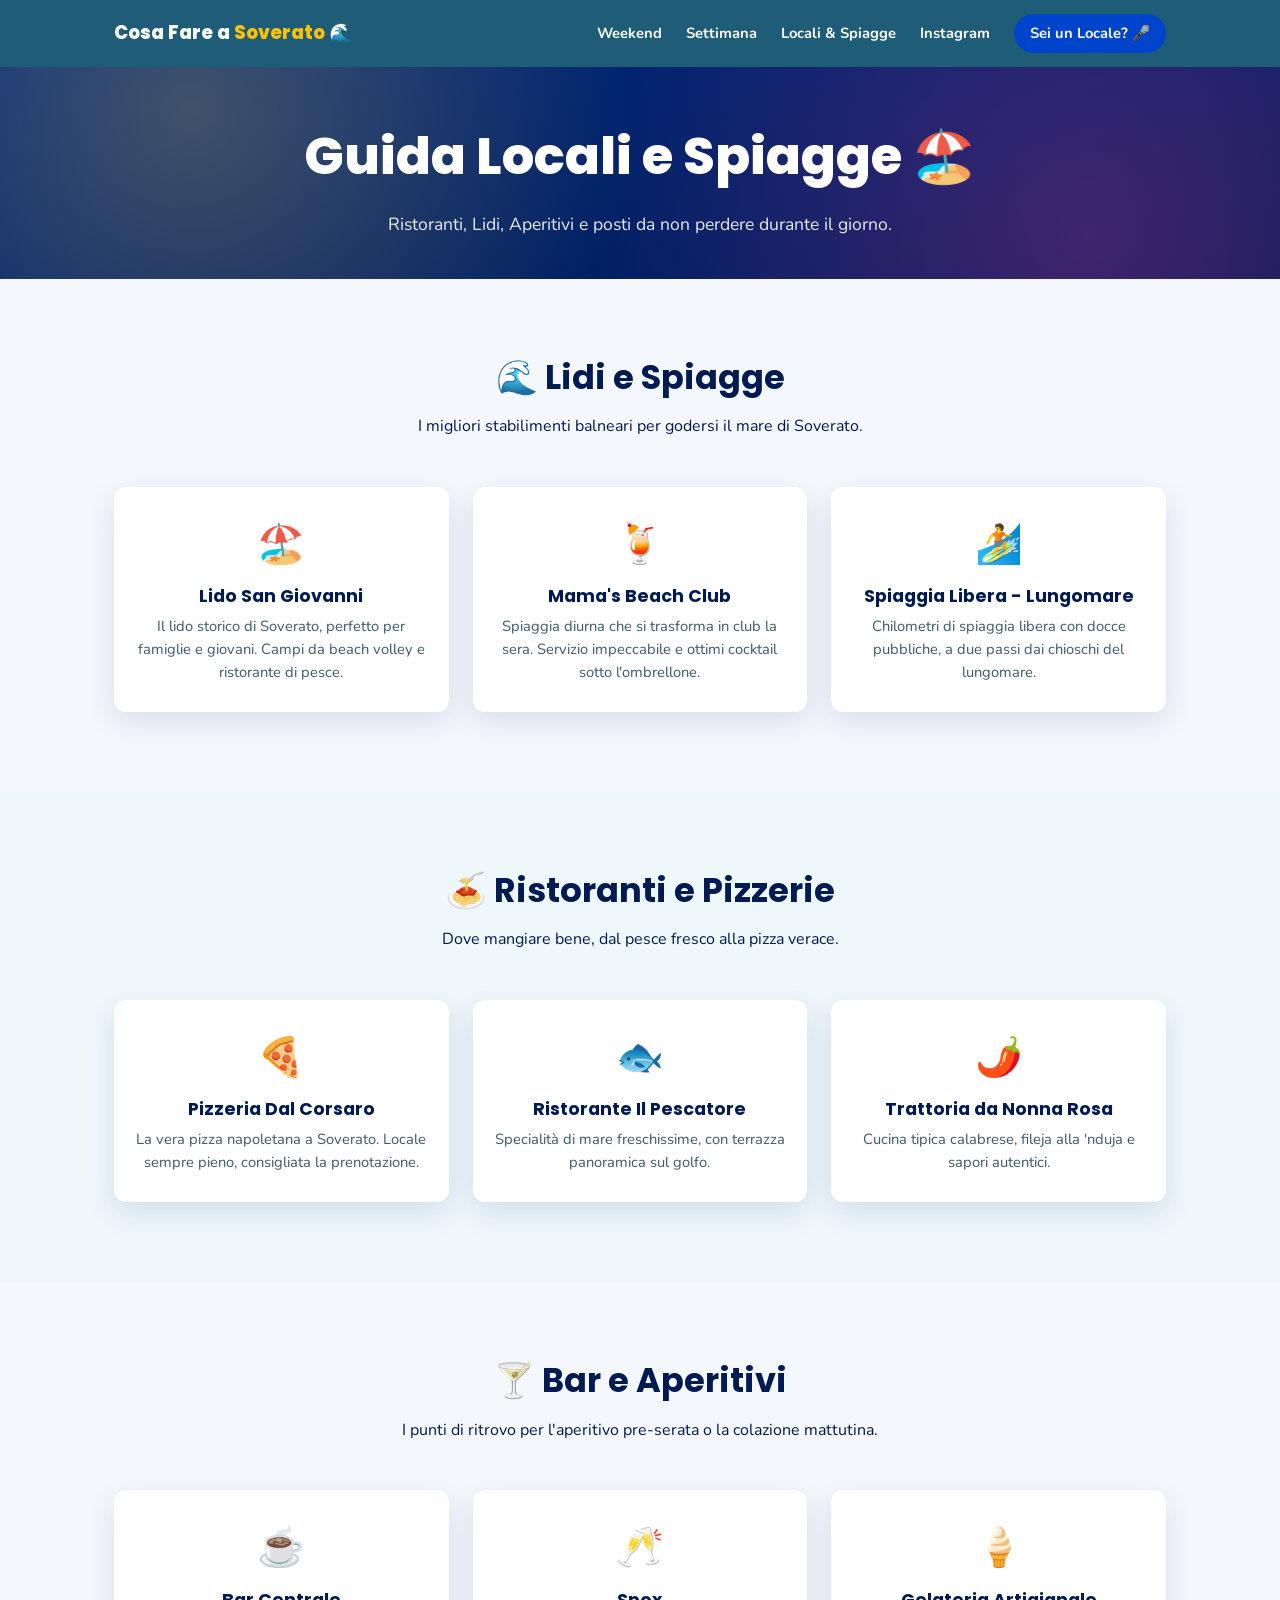
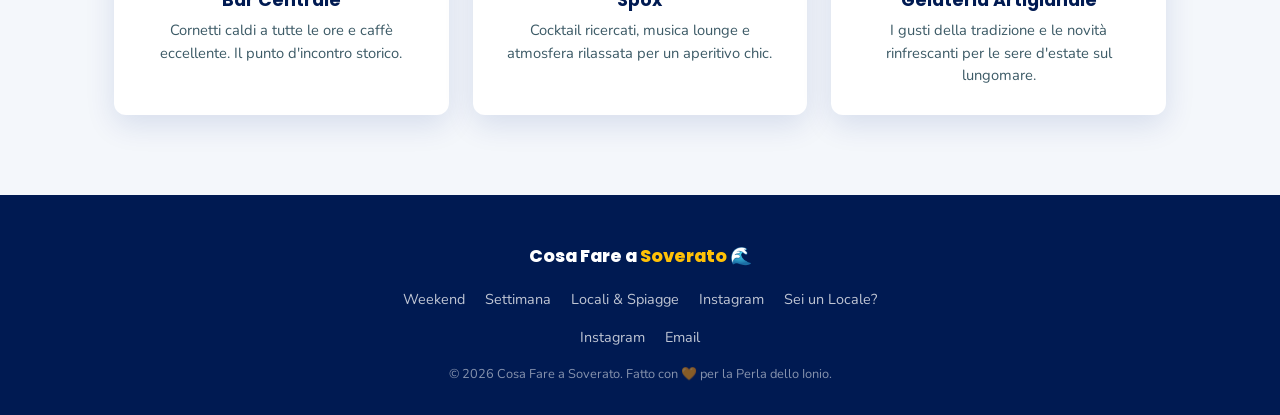
==== guida.html @ c5982ad1 "test" ====
<!DOCTYPE html>
<html lang="it">
<head>
<meta charset="UTF-8">
<meta name="viewport" content="width=device-width, initial-scale=1.0">
<title>Locali e Spiagge | Cosa Fare a Soverato</title>
<meta name="description" content="Guida a ristoranti, lidi, bar e spiagge di Soverato.">
<meta name="robots" content="index, follow">
<link rel="canonical" href="https://www.cosafareasoverato.it/guida.html">

<meta name="theme-color" content="#0B4F6C">
<link rel="icon" type="image/svg+xml" href="images/favicon.svg">

<link rel="preconnect" href="https://fonts.googleapis.com">
<link rel="preconnect" href="https://fonts.gstatic.com" crossorigin>
<link href="https://fonts.googleapis.com/css2?family=Poppins:wght@700;800;900&family=Nunito:wght@400;600;700&display=swap" rel="stylesheet">

<link rel="stylesheet" href="css/style.css">
</head>
<body>

<!-- ============ HEADER / NAV ============ -->
<header class="site-header">
  <div class="container nav-wrap">
    <a href="index.html" class="logo">Cosa Fare a <span>Soverato</span> 🌊</a>
    <button class="nav-toggle" id="navToggle" aria-label="Apri menu" aria-expanded="false">
      <span></span><span></span><span></span>
    </button>
    <nav class="main-nav" id="mainNav">
      <a href="index.html#weekend">Weekend</a>
      <a href="index.html#settimana">Settimana</a>
      <a href="guida.html">Locali & Spiagge</a>
      <a href="index.html#instagram">Instagram</a>
      <a href="index.html#locali" class="nav-cta">Sei un Locale? 🎤</a>
    </nav>
  </div>
</header>

<!-- ============ HERO ============ -->
<section class="hero" style="padding: 60px 0 40px;">
  <div class="container hero-inner">
    <h1>Guida Locali e Spiagge 🏖️</h1>
    <p class="hero-sub" style="margin-bottom:0;">Ristoranti, Lidi, Aperitivi e posti da non perdere durante il giorno.</p>
  </div>
</section>

<!-- ============ LIDI E SPIAGGE ============ -->
<section class="section" id="lidi">
  <div class="container">
    <div class="section-head">
      <h2>🌊 Lidi e Spiagge</h2>
      <p>I migliori stabilimenti balneari per godersi il mare di Soverato.</p>
    </div>

    <div class="activity-grid">
      <article class="activity-card reveal">
        <div class="activity-emoji">🏖️</div>
        <h3>Lido San Giovanni</h3>
        <p>Il lido storico di Soverato, perfetto per famiglie e giovani. Campi da beach volley e ristorante di pesce.</p>
      </article>
      <article class="activity-card reveal">
        <div class="activity-emoji">🍹</div>
        <h3>Mama's Beach Club</h3>
        <p>Spiaggia diurna che si trasforma in club la sera. Servizio impeccabile e ottimi cocktail sotto l'ombrellone.</p>
      </article>
      <article class="activity-card reveal">
        <div class="activity-emoji">🏄</div>
        <h3>Spiaggia Libera - Lungomare</h3>
        <p>Chilometri di spiaggia libera con docce pubbliche, a due passi dai chioschi del lungomare.</p>
      </article>
    </div>
  </div>
</section>

<!-- ============ RISTORANTI E PIZZERIE ============ -->
<section class="section section-alt" id="ristoranti">
  <div class="container">
    <div class="section-head">
      <h2>🍝 Ristoranti e Pizzerie</h2>
      <p>Dove mangiare bene, dal pesce fresco alla pizza verace.</p>
    </div>

    <div class="activity-grid">
      <article class="activity-card reveal">
        <div class="activity-emoji">🍕</div>
        <h3>Pizzeria Dal Corsaro</h3>
        <p>La vera pizza napoletana a Soverato. Locale sempre pieno, consigliata la prenotazione.</p>
      </article>
      <article class="activity-card reveal">
        <div class="activity-emoji">🐟</div>
        <h3>Ristorante Il Pescatore</h3>
        <p>Specialità di mare freschissime, con terrazza panoramica sul golfo.</p>
      </article>
      <article class="activity-card reveal">
        <div class="activity-emoji">🌶️</div>
        <h3>Trattoria da Nonna Rosa</h3>
        <p>Cucina tipica calabrese, fileja alla 'nduja e sapori autentici.</p>
      </article>
    </div>
  </div>
</section>

<!-- ============ BAR E APERITIVI ============ -->
<section class="section" id="bar">
  <div class="container">
    <div class="section-head">
      <h2>🍸 Bar e Aperitivi</h2>
      <p>I punti di ritrovo per l'aperitivo pre-serata o la colazione mattutina.</p>
    </div>

    <div class="activity-grid">
      <article class="activity-card reveal">
        <div class="activity-emoji">☕</div>
        <h3>Bar Centrale</h3>
        <p>Cornetti caldi a tutte le ore e caffè eccellente. Il punto d'incontro storico.</p>
      </article>
      <article class="activity-card reveal">
        <div class="activity-emoji">🥂</div>
        <h3>Spox</h3>
        <p>Cocktail ricercati, musica lounge e atmosfera rilassata per un aperitivo chic.</p>
      </article>
      <article class="activity-card reveal">
        <div class="activity-emoji">🍦</div>
        <h3>Gelateria Artigianale</h3>
        <p>I gusti della tradizione e le novità rinfrescanti per le sere d'estate sul lungomare.</p>
      </article>
    </div>
  </div>
</section>

<!-- ============ FOOTER ============ -->
<footer class="site-footer">
  <div class="container footer-inner">
    <p class="footer-logo">Cosa Fare a <span>Soverato</span> 🌊</p>
    <div class="footer-links">
      <a href="index.html#weekend">Weekend</a>
      <a href="index.html#settimana">Settimana</a>
      <a href="guida.html">Locali & Spiagge</a>
      <a href="index.html#instagram">Instagram</a>
      <a href="index.html#locali">Sei un Locale?</a>
    </div>
    <div class="footer-social">
      <a href="https://www.instagram.com/cosafareasoverato/" target="_blank" rel="noopener">Instagram</a>
      <a href="mailto:info@cosafareasoverato.it">Email</a>
    </div>
    <p class="footer-copy">© <span id="year"></span> Cosa Fare a Soverato. Fatto con 🧡 per la Perla dello Ionio.</p>
  </div>
</footer>

<script src="js/main.js"></script>
</body>
</html>
---- css/style.css ----
:root {
  --blue-deep: #002980; /* Main Flyer Navy */
  --blue-dark: #001A52; /* Darker shade for depth */
  --turquoise: #D1E6FA; /* Light blue from the Friday weather card */
  --coral: #0044CC; /* Vibrant blue for primary buttons */
  --yellow: #FFC107; /* From the sun icon */
  --pink: #002980; /* Overwritten to remove pink gradients */
  --light: #F4F7FB; /* Very light blue-grey for site background */
  --white: #FFFFFF;
  --text: #001A52; /* Dark navy text instead of dark grey */
  --radius: 12px; /* Slightly sharper corners to match the flyer's rectangular feel */
  --shadow: 0 10px 30px rgba(0, 41, 128, 0.12);
  --font-head: 'Poppins', sans-serif;
  --font-body: 'Nunito', sans-serif;
}

* { box-sizing: border-box; }

html { scroll-behavior: smooth; }

body {
  margin: 0;
  font-family: var(--font-body);
  color: var(--text);
  background: var(--light);
  line-height: 1.55;
}

h1, h2, h3 {
  font-family: var(--font-head);
  line-height: 1.15;
  margin: 0 0 .5em;
}

p { margin: 0 0 1em; }

a { color: inherit; text-decoration: none; }

.container {
  max-width: 1100px;
  margin: 0 auto;
  padding: 0 24px;
}

img { max-width: 100%; display: block; }

/* ---------- BUTTONS ---------- */
.btn {
  display: inline-block;
  padding: 14px 28px;
  border-radius: 999px;
  font-family: var(--font-head);
  font-weight: 700;
  font-size: .95rem;
  transition: transform .15s ease, box-shadow .15s ease;
}
.btn:hover { transform: translateY(-2px) scale(1.02); }
.btn-primary {
  /* Replaced the coral/pink gradient with a solid brand blue */
  background: var(--blue-deep);
  color: var(--white);
  box-shadow: 0 8px 20px rgba(0, 41, 128, .25);
}
.btn-outline {
  background: transparent;
  color: var(--white);
  border: 2px solid var(--white);
}

/* ---------- HEADER / NAV ---------- */
.site-header {
  position: sticky;
  top: 0;
  z-index: 100;
  background: rgba(11, 79, 108, 0.92);
  backdrop-filter: blur(8px);
}
.nav-wrap {
  display: flex;
  align-items: center;
  justify-content: space-between;
  padding: 14px 24px;
}
.logo {
  font-family: var(--font-head);
  font-weight: 800;
  color: var(--white);
  font-size: 1.15rem;
}
.logo span { color: var(--yellow); }

.main-nav {
  display: flex;
  align-items: center;
  gap: 24px;
}
.main-nav a {
  color: var(--white);
  font-weight: 700;
  font-size: .92rem;
}
.main-nav a:hover { color: var(--yellow); }
.nav-cta {
  background: var(--coral);
  padding: 8px 16px;
  border-radius: 999px;
}
.nav-cta:hover { color: var(--white) !important; opacity: .9; }

.nav-toggle {
  display: none;
  flex-direction: column;
  gap: 5px;
  background: none;
  border: none;
  cursor: pointer;
  padding: 6px;
}
.nav-toggle span {
  width: 26px;
  height: 3px;
  background: var(--white);
  border-radius: 2px;
}

/* ---------- HERO ---------- */
.hero {
  background:
    radial-gradient(circle at 15% 20%, rgba(255, 210, 63, .25), transparent 40%),
    radial-gradient(circle at 85% 80%, rgba(255, 60, 172, .25), transparent 45%),
    linear-gradient(160deg, var(--blue-deep), var(--blue-dark));
  color: var(--white);
  padding: 100px 0 80px;
  text-align: center;
}
.eyebrow {
  display: inline-block;
  background: rgba(255,255,255,.12);
  padding: 6px 16px;
  border-radius: 999px;
  font-weight: 700;
  font-size: .85rem;
  margin-bottom: 20px;
}
.hero h1 {
  font-size: clamp(1.8rem, 4.5vw, 3.2rem);
  font-weight: 800;
  max-width: 800px;
  margin-left: auto;
  margin-right: auto;
}
.hero-sub {
  max-width: 620px;
  margin: 0 auto 30px;
  font-size: 1.1rem;
  opacity: .9;
}
.hero-cta {
  display: flex;
  gap: 16px;
  justify-content: center;
  flex-wrap: wrap;
  margin-bottom: 18px;
}
.hero-note {
  font-size: .85rem;
  opacity: .75;
}
.hero-note a { text-decoration: underline; color: var(--yellow); }

/* ---------- SECTIONS ---------- */
.section { padding: 80px 0; }
.section-alt { background: #EEF7FA; }
.section-dark {
  background: linear-gradient(160deg, var(--blue-dark), var(--blue-deep));
  color: var(--white);
}
.section-dark .section-head p { color: rgba(255,255,255,.8); }

.section-head {
  text-align: center;
  max-width: 640px;
  margin: 0 auto 48px;
}
.section-head h2 {
  font-size: clamp(1.5rem, 3vw, 2.1rem);
}

.section-footnote {
  text-align: center;
  font-size: .82rem;
  color: #7d97a3;
  margin-top: 32px;
}
.section-footnote code {
  background: rgba(0,0,0,.06);
  padding: 2px 6px;
  border-radius: 6px;
}

/* ---------- EVENT CARDS ---------- */
.event-grid {
  display: grid;
  grid-template-columns: repeat(auto-fit, minmax(250px, 1fr));
  gap: 24px;
}
.event-card {
  position: relative;
  background: var(--white);
  border-radius: var(--radius);
  box-shadow: var(--shadow);
  padding: 26px 22px;
  transition: transform .2s ease, box-shadow .2s ease;
  cursor: pointer;
}
.event-card:hover {
  transform: translateY(-6px) rotate(-.5deg);
  box-shadow: 0 16px 34px rgba(6,43,63,.18);
}
.badge {
  position: absolute;
  top: -12px;
  left: 20px;
  font-size: .78rem;
  font-weight: 800;
  padding: 6px 14px;
  border-radius: 999px;
  transform: rotate(-3deg);
  box-shadow: 0 4px 10px rgba(0,0,0,.15);
}
.badge-hot { background: var(--coral); color: var(--white); }
.badge-new { background: var(--yellow); color: var(--blue-dark); }
.badge-free { background: var(--turquoise); color: var(--white); }

.event-day {
  font-family: var(--font-head);
  font-weight: 900;
  color: var(--blue-deep);
  font-size: .85rem;
  letter-spacing: .08em;
  margin: 10px 0 6px;
  text-transform: uppercase; 
}
.event-card h3 { font-size: 1.2rem; }
.event-venue { font-weight: 700; font-size: .9rem; color: var(--blue-deep); }
.event-desc { font-size: .95rem; color: #3c5a66; }
.event-tags { display: flex; gap: 8px; flex-wrap: wrap; margin-bottom: 10px; }
.event-tags span {
  font-size: .75rem;
  background: #EEF7FA;
  color: var(--blue-deep);
  padding: 4px 10px;
  border-radius: 999px;
  font-weight: 700;
}
.event-link {
  font-weight: 800;
  font-size: .85rem;
  color: var(--pink);
}

/* ---------- WEEK LIST ---------- */
.week-list {
  display: flex;
  flex-direction: column;
  gap: 10px;
}
.day-row {
  display: grid;
  grid-template-columns: 90px 1fr;
  align-items: center;
  background: var(--white);
  border-radius: 14px;
  padding: 14px 20px;
  box-shadow: 0 4px 14px rgba(6,43,63,.06);
}
.day-row-highlight {
  border: 2px solid var(--coral);
}
.day-label {
  font-family: var(--font-head);
  font-weight: 800;
  color: var(--blue-deep);
  font-size: .95rem;
}
.day-events { display: flex; gap: 10px; flex-wrap: wrap; }
.pill {
  background: #EEF7FA;
  color: var(--blue-deep);
  padding: 6px 14px;
  border-radius: 999px;
  font-size: .85rem;
  font-weight: 700;
}
.pill-hot {
  background: var(--yellow);
  color: var(--blue-dark);
}

/* ---------- ACTIVITY GRID ---------- */
.activity-grid {
  display: grid;
  grid-template-columns: repeat(auto-fit, minmax(230px, 1fr));
  gap: 24px;
}
.activity-card {
  background: var(--white);
  border-radius: var(--radius);
  padding: 28px 22px;
  box-shadow: var(--shadow);
  text-align: center;
  transition: transform .2s ease;
}
.activity-card:hover { transform: translateY(-6px); }
.activity-emoji { font-size: 2.4rem; margin-bottom: 12px; }
.activity-card h3 { font-size: 1.1rem; }
.activity-card p { font-size: .92rem; color: #3c5a66; margin: 0; }

/* ---------- INSTAGRAM ---------- */
.ig-grid {
  display: grid;
  grid-template-columns: repeat(auto-fit, minmax(200px, 1fr));
  gap: 20px;
  margin-bottom: 36px;
}
.ig-card {
  background: var(--white);
  border-radius: var(--radius);
  overflow: hidden;
  box-shadow: var(--shadow);
  transition: transform .2s ease;
}
.ig-card:hover { transform: translateY(-6px) scale(1.01); }
.ig-thumb {
  aspect-ratio: 1 / 1;
  display: flex;
  align-items: center;
  justify-content: center;
  font-size: 2.6rem;
}
.ig-thumb-1 { background: linear-gradient(135deg, #FFD23F, #FF6B6B); }
.ig-thumb-2 { background: linear-gradient(135deg, #FF3CAC, #784BA0); }
.ig-thumb-3 { background: linear-gradient(135deg, #01BAEF, #0B4F6C); }
.ig-thumb-4 { background: linear-gradient(135deg, #01BAEF, #FF3CAC); }
.ig-card p {
  padding: 14px 16px;
  font-size: .88rem;
  font-weight: 700;
  color: var(--blue-deep);
  margin: 0;
}
.ig-follow { text-align: center; }

/* ---------- LOCALI / FORM ---------- */
.locali-grid {
  display: grid;
  grid-template-columns: 1fr 1.3fr;
  gap: 48px;
  align-items: start;
}
.perk-list {
  list-style: none;
  padding: 0;
  margin: 0 0 20px;
  display: flex;
  flex-direction: column;
  gap: 12px;
  font-size: .98rem;
}
.pricing-note {
  background: rgba(255,255,255,.08);
  border-left: 3px solid var(--yellow);
  padding: 14px 18px;
  border-radius: 10px;
  font-size: .88rem;
  opacity: .9;
}
.locali-form iframe {
  border-radius: var(--radius);
  background: var(--white);
}
.form-fallback {
  text-align: center;
  font-size: .85rem;
  opacity: .8;
  margin-top: 10px;
}
.form-fallback a { text-decoration: underline; color: var(--yellow); }

/* ---------- FOOTER ---------- */
.site-footer {
  background: var(--blue-dark);
  color: rgba(255,255,255,.75);
  padding: 48px 0 30px;
  text-align: center;
}
.footer-logo {
  font-family: var(--font-head);
  font-weight: 800;
  color: var(--white);
  font-size: 1.1rem;
}
.footer-logo span { color: var(--yellow); }
.footer-links, .footer-social {
  display: flex;
  gap: 20px;
  justify-content: center;
  flex-wrap: wrap;
  margin-bottom: 16px;
  font-size: .9rem;
}
.footer-links a:hover, .footer-social a:hover { color: var(--yellow); }
.footer-copy { font-size: .8rem; opacity: .7; margin: 0; }

/* ---------- SCROLL REVEAL ---------- */
.reveal {
  opacity: 0;
  transform: translateY(24px);
  transition: opacity .6s ease, transform .6s ease;
}
.reveal.is-visible {
  opacity: 1;
  transform: translateY(0);
}

/* ---------- RESPONSIVE ---------- */
@media (max-width: 800px) {
  .locali-grid { grid-template-columns: 1fr; }
}

@media (max-width: 720px) {
  .nav-toggle { display: flex; }
  .main-nav {
    position: absolute;
    top: 100%;
    left: 0;
    right: 0;
    background: var(--blue-dark);
    flex-direction: column;
    align-items: flex-start;
    padding: 20px 24px;
    gap: 16px;
    display: none;
  }
  .main-nav.is-open { display: flex; }
  .nav-cta { align-self: flex-start; }
}

/* ---------- TABS ---------- */
.day-tabs {
  display: flex;
  justify-content: center;
  gap: 12px;
  margin-bottom: 32px;
}
.tab-btn {
  background: var(--white);
  border: 2px solid var(--blue-deep);
  color: var(--blue-deep);
  padding: 10px 24px;
  border-radius: 999px;
  font-family: var(--font-head);
  font-weight: 700;
  cursor: pointer;
  transition: all 0.2s ease;
}
.tab-btn:hover {
  background: #EEF7FA;
}
.tab-btn.active {
  background: var(--blue-deep);
  color: var(--white);
}

/* ---------- MODAL ---------- */
.event-modal-overlay {
  position: fixed;
  top: 0; left: 0; width: 100%; height: 100%;
  background: rgba(0, 26, 82, 0.8);
  backdrop-filter: blur(4px);
  z-index: 1000;
  display: flex;
  align-items: center;
  justify-content: center;
  opacity: 0;
  visibility: hidden;
  transition: opacity 0.3s ease, visibility 0.3s ease;
}
.event-modal-overlay.is-open {
  opacity: 1;
  visibility: visible;
}
.event-modal {
  background: var(--white);
  border-radius: var(--radius);
  width: 90%;
  max-width: 500px;
  padding: 32px 24px;
  position: relative;
  transform: translateY(20px);
  transition: transform 0.3s ease;
  box-shadow: 0 20px 40px rgba(0,0,0,0.2);
}
.event-modal-overlay.is-open .event-modal {
  transform: translateY(0);
}
.modal-close {
  position: absolute;
  top: 16px;
  right: 16px;
  background: none;
  border: none;
  font-size: 1.5rem;
  color: var(--blue-dark);
  cursor: pointer;
  padding: 4px 8px;
  line-height: 1;
}
.modal-day {
  font-family: var(--font-head);
  font-weight: 900;
  color: var(--coral);
  font-size: .85rem;
  margin-bottom: 8px;
}
.modal-title {
  font-size: 1.6rem;
  color: var(--blue-deep);
  margin-bottom: 12px;
}
.modal-venue {
  font-weight: 700;
  font-size: 1.1rem;
  color: var(--blue-dark);
  margin-bottom: 16px;
}
.modal-tags {
  display: flex;
  gap: 8px;
  flex-wrap: wrap;
  margin-bottom: 20px;
}
.modal-tags span {
  font-size: .85rem;
  background: #EEF7FA;
  color: var(--blue-deep);
  padding: 6px 12px;
  border-radius: 999px;
  font-weight: 700;
}
.modal-desc {
  font-size: 1rem;
  color: #3c5a66;
  line-height: 1.6;
}
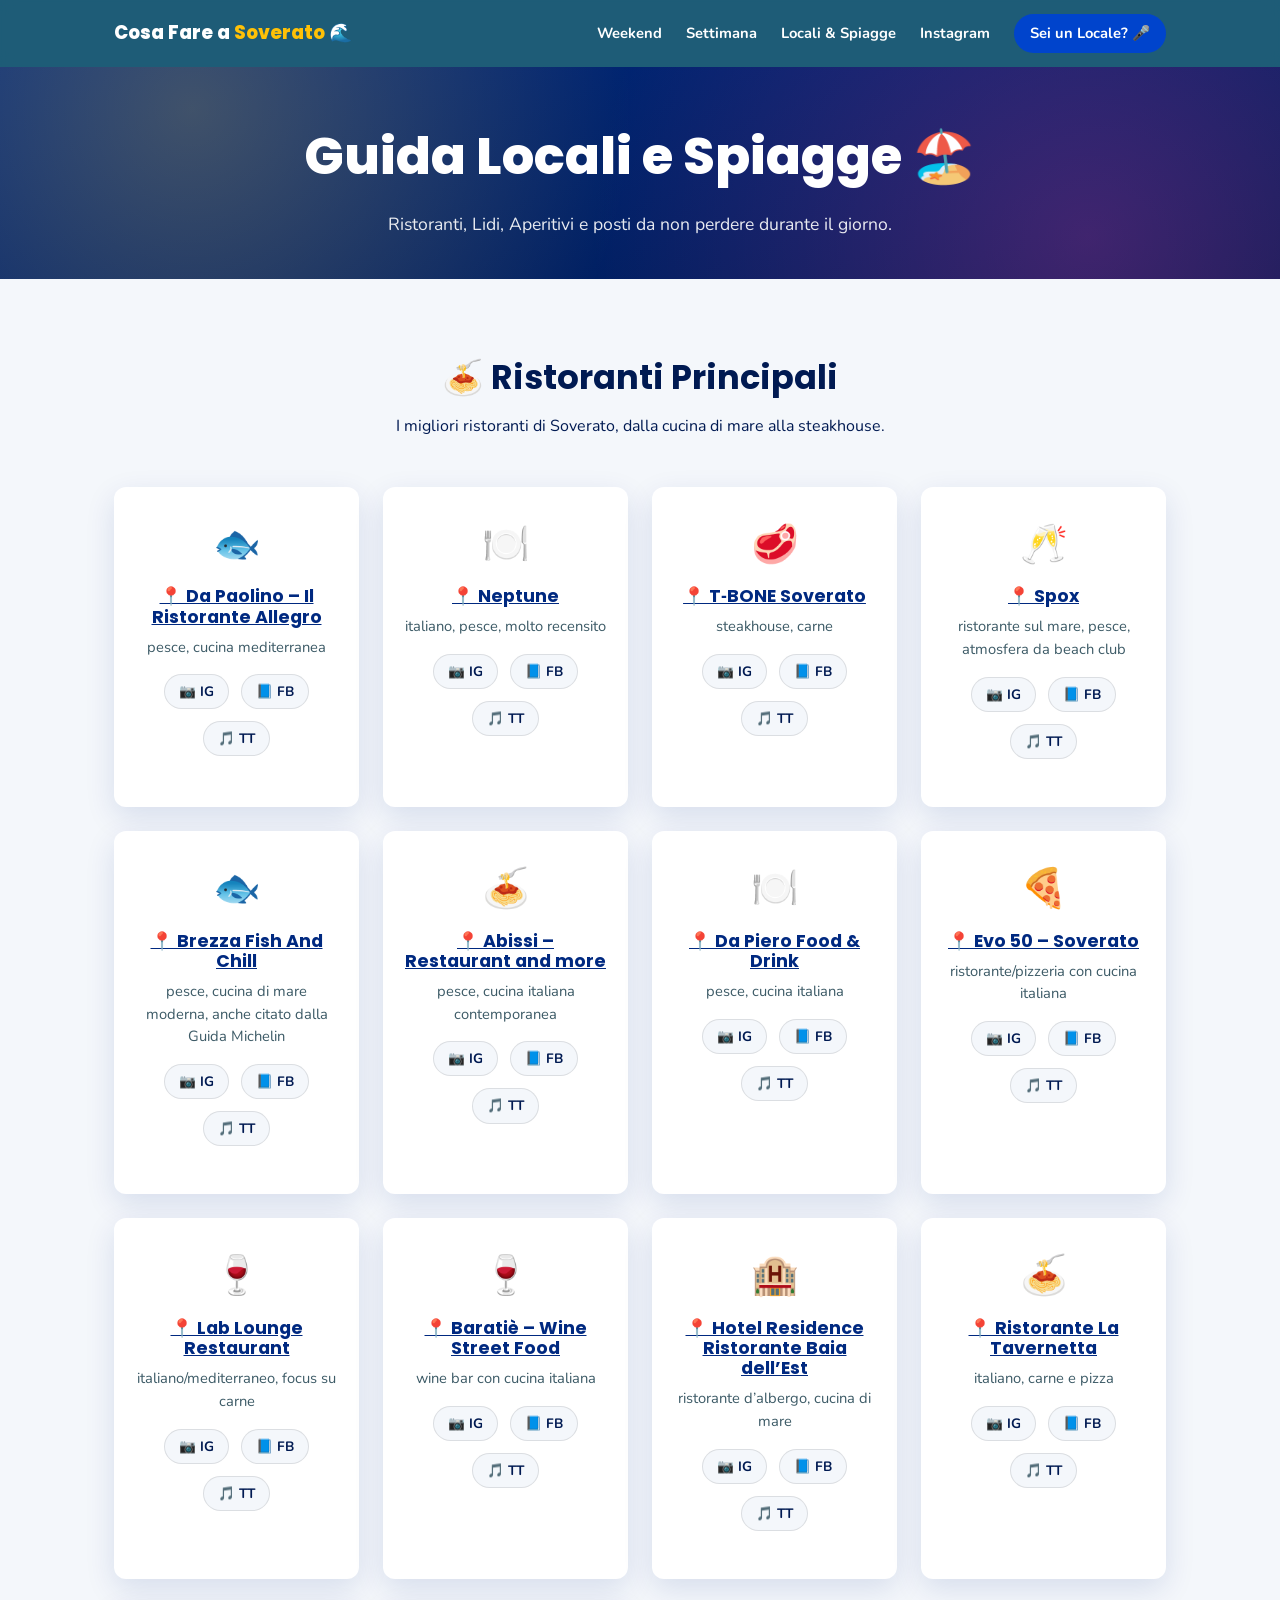
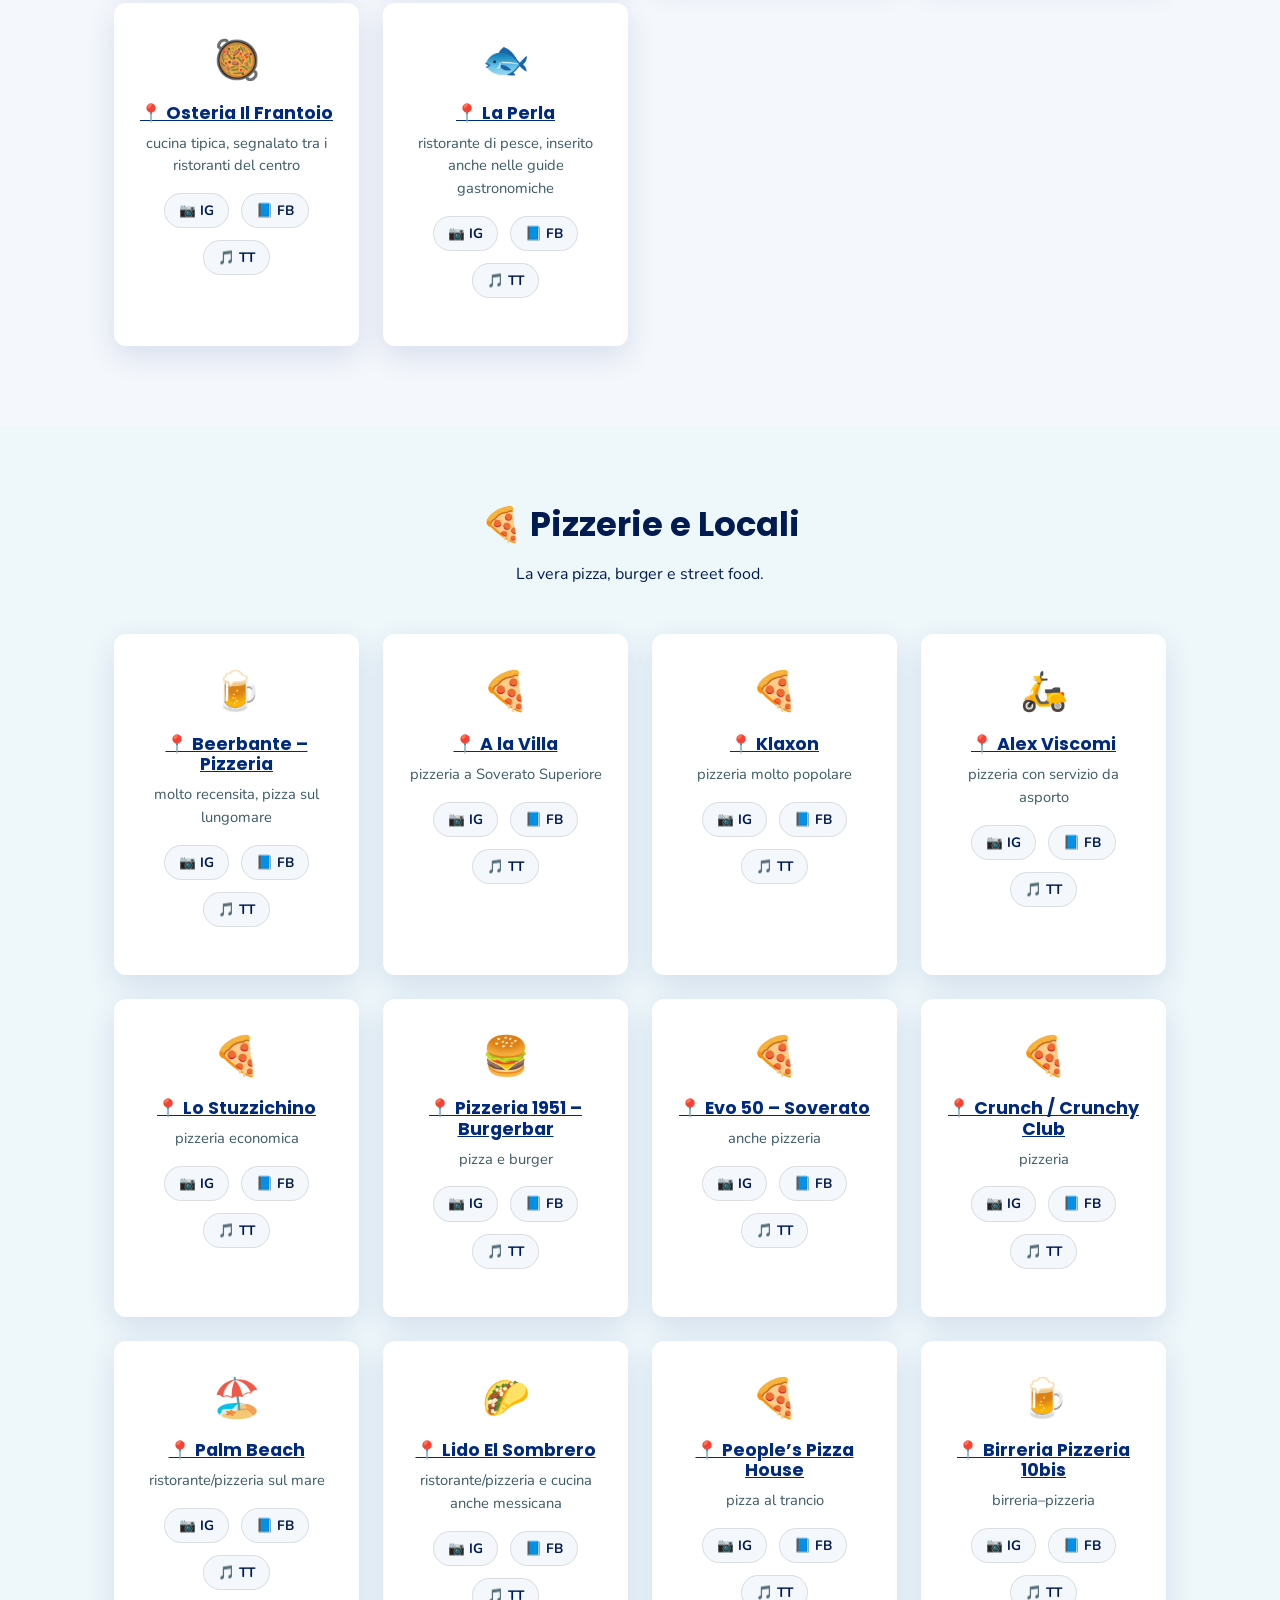
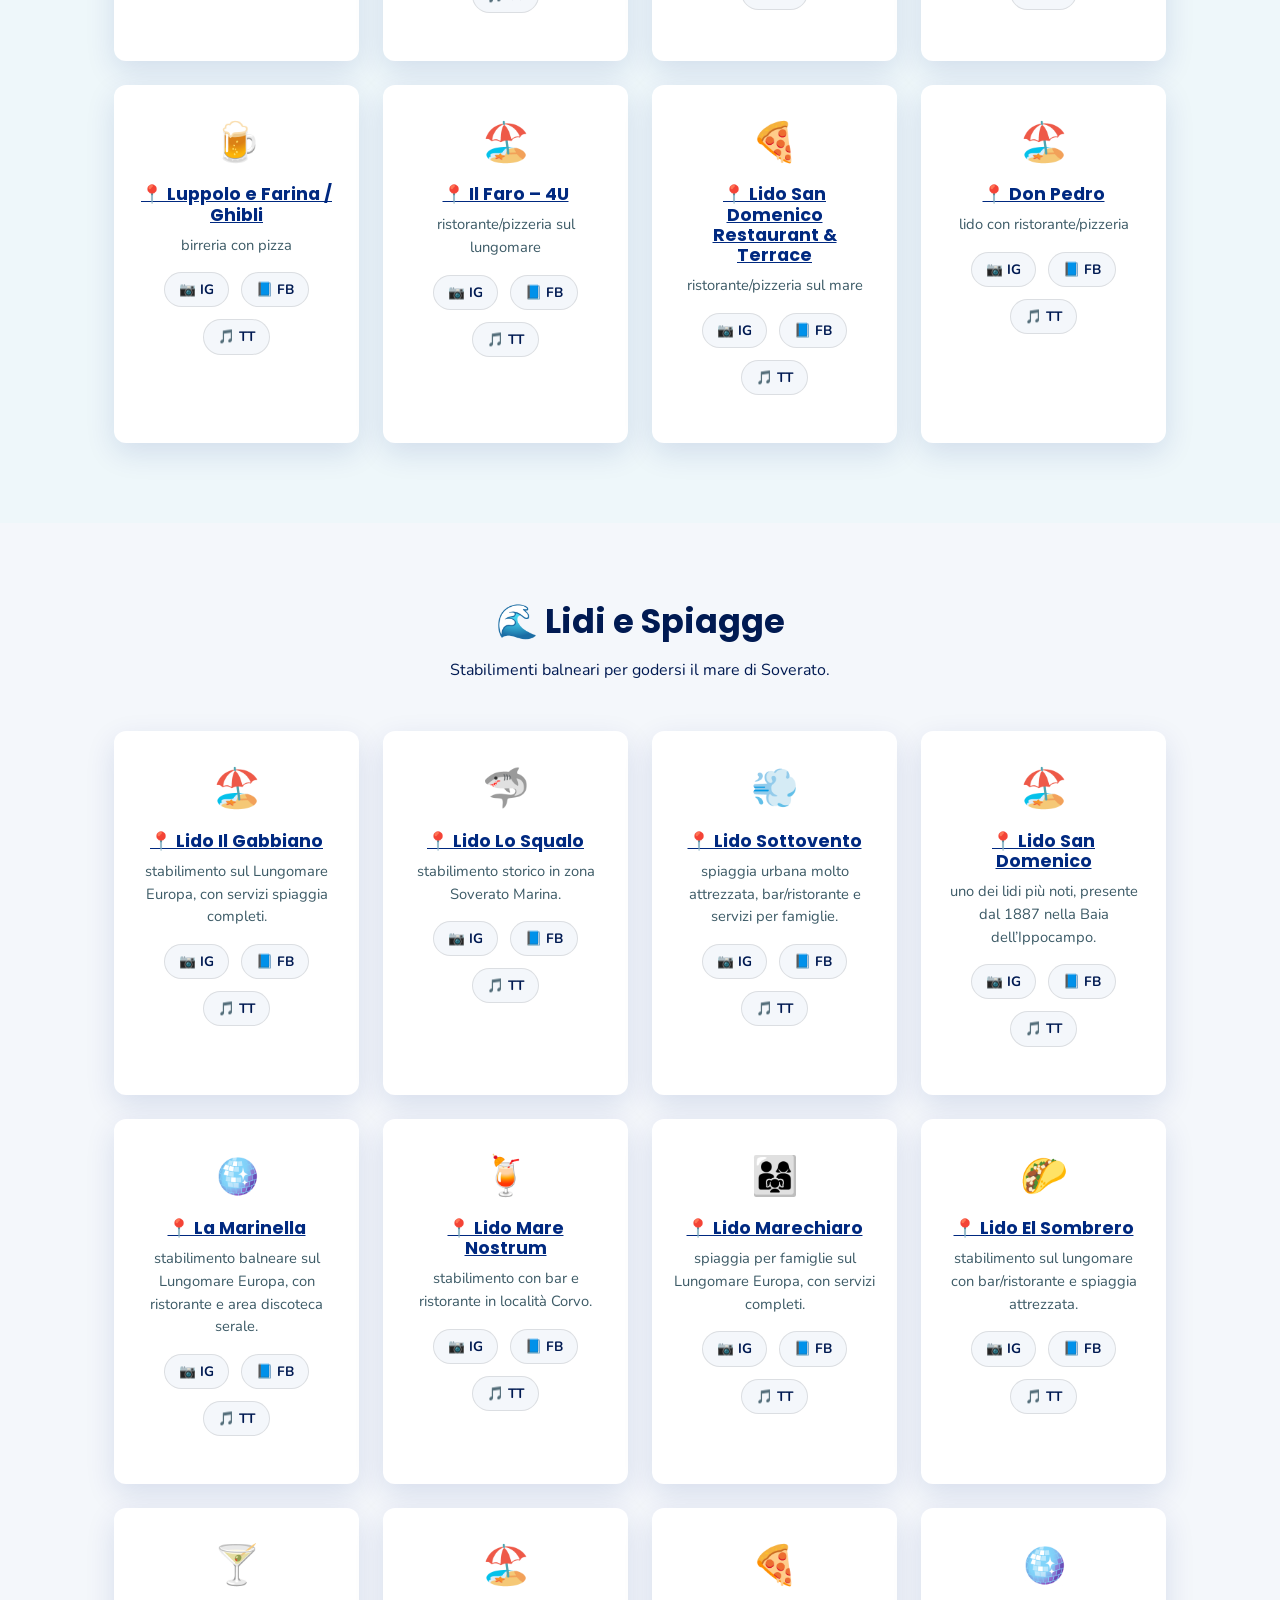
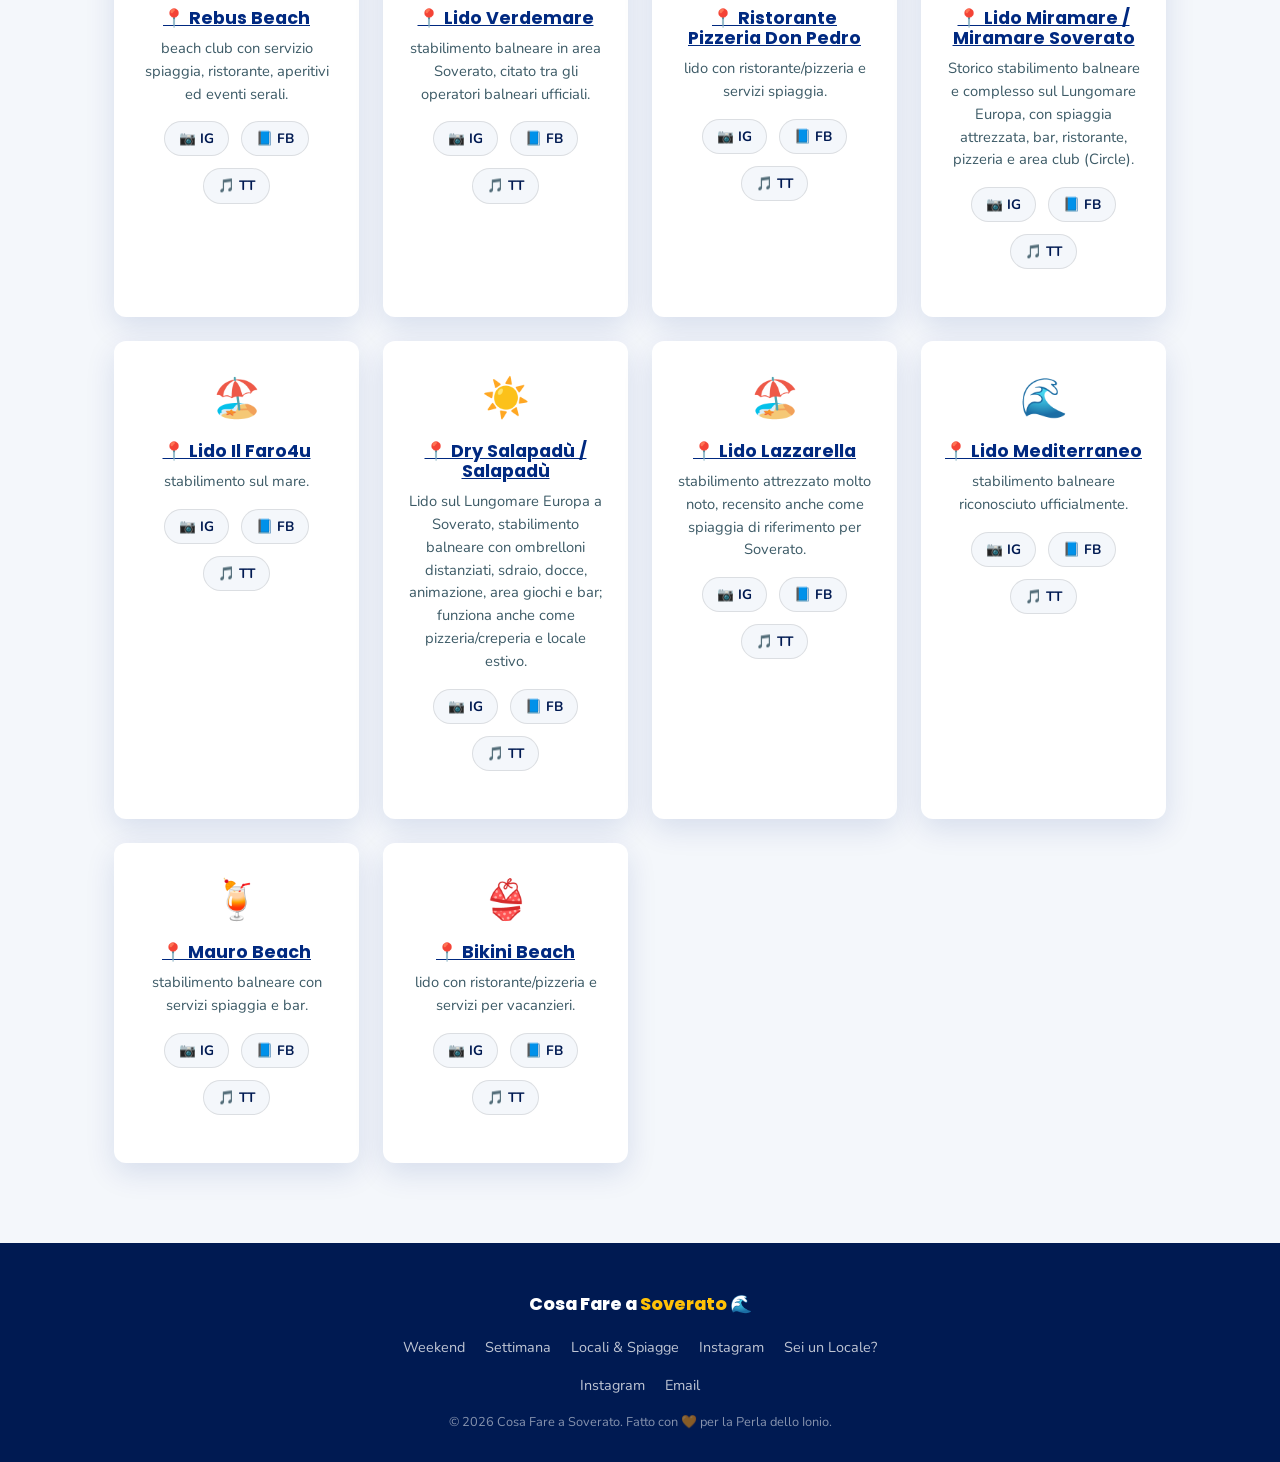
==== commit 22939c60: "dynamic" ====
--- a/guida.html
+++ b/guida.html
@@ -44,85 +44,517 @@
   </div>
 </section>
 
-<!-- ============ LIDI E SPIAGGE ============ -->
+<!-- ============ RISTORANTI ============ -->
+<section class="section" id="ristoranti">
+  <div class="container">
+    <div class="section-head">
+      <h2>🍝 Ristoranti Principali</h2>
+      <p>I migliori ristoranti di Soverato, dalla cucina di mare alla steakhouse.</p>
+    </div>
+    <div class="activity-grid">
+      <article class="activity-card reveal">
+        <div class="activity-emoji">🐟</div>
+        <h3><a href="https://www.google.com/maps/search/?api=1&query=Da%20Paolino%20%E2%80%93%20Il%20Ristorante%20Allegro%20Soverato" target="_blank" rel="noopener" style="text-decoration: underline; color: var(--blue-deep);">📍 Da Paolino – Il Ristorante Allegro</a></h3>
+        <p>pesce, cucina mediterranea</p>
+        <div class="modal-socials" style="justify-content: center; margin-top: 16px;">
+          <a href="#" class="social-btn">📷 IG</a>
+          <a href="#" class="social-btn">📘 FB</a>
+          <a href="#" class="social-btn">🎵 TT</a>
+        </div>
+      </article>
+      <article class="activity-card reveal">
+        <div class="activity-emoji">🍽️</div>
+        <h3><a href="https://www.google.com/maps/search/?api=1&query=Neptune%20Soverato" target="_blank" rel="noopener" style="text-decoration: underline; color: var(--blue-deep);">📍 Neptune</a></h3>
+        <p>italiano, pesce, molto recensito</p>
+        <div class="modal-socials" style="justify-content: center; margin-top: 16px;">
+          <a href="#" class="social-btn">📷 IG</a>
+          <a href="#" class="social-btn">📘 FB</a>
+          <a href="#" class="social-btn">🎵 TT</a>
+        </div>
+      </article>
+      <article class="activity-card reveal">
+        <div class="activity-emoji">🥩</div>
+        <h3><a href="https://www.google.com/maps/search/?api=1&query=T%E2%80%91BONE%20Soverato%20Soverato" target="_blank" rel="noopener" style="text-decoration: underline; color: var(--blue-deep);">📍 T‑BONE Soverato</a></h3>
+        <p>steakhouse, carne</p>
+        <div class="modal-socials" style="justify-content: center; margin-top: 16px;">
+          <a href="#" class="social-btn">📷 IG</a>
+          <a href="#" class="social-btn">📘 FB</a>
+          <a href="#" class="social-btn">🎵 TT</a>
+        </div>
+      </article>
+      <article class="activity-card reveal">
+        <div class="activity-emoji">🥂</div>
+        <h3><a href="https://www.google.com/maps/search/?api=1&query=Spox%20Soverato" target="_blank" rel="noopener" style="text-decoration: underline; color: var(--blue-deep);">📍 Spox</a></h3>
+        <p>ristorante sul mare, pesce, atmosfera da beach club</p>
+        <div class="modal-socials" style="justify-content: center; margin-top: 16px;">
+          <a href="#" class="social-btn">📷 IG</a>
+          <a href="#" class="social-btn">📘 FB</a>
+          <a href="#" class="social-btn">🎵 TT</a>
+        </div>
+      </article>
+      <article class="activity-card reveal">
+        <div class="activity-emoji">🐟</div>
+        <h3><a href="https://www.google.com/maps/search/?api=1&query=Brezza%20Fish%20And%20Chill%20Soverato" target="_blank" rel="noopener" style="text-decoration: underline; color: var(--blue-deep);">📍 Brezza Fish And Chill</a></h3>
+        <p>pesce, cucina di mare moderna, anche citato dalla Guida Michelin</p>
+        <div class="modal-socials" style="justify-content: center; margin-top: 16px;">
+          <a href="#" class="social-btn">📷 IG</a>
+          <a href="#" class="social-btn">📘 FB</a>
+          <a href="#" class="social-btn">🎵 TT</a>
+        </div>
+      </article>
+      <article class="activity-card reveal">
+        <div class="activity-emoji">🍝</div>
+        <h3><a href="https://www.google.com/maps/search/?api=1&query=Abissi%20%E2%80%93%20Restaurant%20and%20more%20Soverato" target="_blank" rel="noopener" style="text-decoration: underline; color: var(--blue-deep);">📍 Abissi – Restaurant and more</a></h3>
+        <p>pesce, cucina italiana contemporanea</p>
+        <div class="modal-socials" style="justify-content: center; margin-top: 16px;">
+          <a href="#" class="social-btn">📷 IG</a>
+          <a href="#" class="social-btn">📘 FB</a>
+          <a href="#" class="social-btn">🎵 TT</a>
+        </div>
+      </article>
+      <article class="activity-card reveal">
+        <div class="activity-emoji">🍽️</div>
+        <h3><a href="https://www.google.com/maps/search/?api=1&query=Da%20Piero%20Food%20%26%20Drink%20Soverato" target="_blank" rel="noopener" style="text-decoration: underline; color: var(--blue-deep);">📍 Da Piero Food & Drink</a></h3>
+        <p>pesce, cucina italiana</p>
+        <div class="modal-socials" style="justify-content: center; margin-top: 16px;">
+          <a href="#" class="social-btn">📷 IG</a>
+          <a href="#" class="social-btn">📘 FB</a>
+          <a href="#" class="social-btn">🎵 TT</a>
+        </div>
+      </article>
+      <article class="activity-card reveal">
+        <div class="activity-emoji">🍕</div>
+        <h3><a href="https://www.google.com/maps/search/?api=1&query=Evo%2050%20%E2%80%93%20Soverato%20Soverato" target="_blank" rel="noopener" style="text-decoration: underline; color: var(--blue-deep);">📍 Evo 50 – Soverato</a></h3>
+        <p>ristorante/pizzeria con cucina italiana</p>
+        <div class="modal-socials" style="justify-content: center; margin-top: 16px;">
+          <a href="#" class="social-btn">📷 IG</a>
+          <a href="#" class="social-btn">📘 FB</a>
+          <a href="#" class="social-btn">🎵 TT</a>
+        </div>
+      </article>
+      <article class="activity-card reveal">
+        <div class="activity-emoji">🍷</div>
+        <h3><a href="https://www.google.com/maps/search/?api=1&query=Lab%20Lounge%20Restaurant%20Soverato" target="_blank" rel="noopener" style="text-decoration: underline; color: var(--blue-deep);">📍 Lab Lounge Restaurant</a></h3>
+        <p>italiano/mediterraneo, focus su carne</p>
+        <div class="modal-socials" style="justify-content: center; margin-top: 16px;">
+          <a href="#" class="social-btn">📷 IG</a>
+          <a href="#" class="social-btn">📘 FB</a>
+          <a href="#" class="social-btn">🎵 TT</a>
+        </div>
+      </article>
+      <article class="activity-card reveal">
+        <div class="activity-emoji">🍷</div>
+        <h3><a href="https://www.google.com/maps/search/?api=1&query=Barati%C3%A8%20%E2%80%93%20Wine%20Street%20Food%20Soverato" target="_blank" rel="noopener" style="text-decoration: underline; color: var(--blue-deep);">📍 Baratiè – Wine Street Food</a></h3>
+        <p>wine bar con cucina italiana</p>
+        <div class="modal-socials" style="justify-content: center; margin-top: 16px;">
+          <a href="#" class="social-btn">📷 IG</a>
+          <a href="#" class="social-btn">📘 FB</a>
+          <a href="#" class="social-btn">🎵 TT</a>
+        </div>
+      </article>
+      <article class="activity-card reveal">
+        <div class="activity-emoji">🏨</div>
+        <h3><a href="https://www.google.com/maps/search/?api=1&query=Hotel%20Residence%20Ristorante%20Baia%20dell%E2%80%99Est%20Soverato" target="_blank" rel="noopener" style="text-decoration: underline; color: var(--blue-deep);">📍 Hotel Residence Ristorante Baia dell’Est</a></h3>
+        <p>ristorante d’albergo, cucina di mare</p>
+        <div class="modal-socials" style="justify-content: center; margin-top: 16px;">
+          <a href="#" class="social-btn">📷 IG</a>
+          <a href="#" class="social-btn">📘 FB</a>
+          <a href="#" class="social-btn">🎵 TT</a>
+        </div>
+      </article>
+      <article class="activity-card reveal">
+        <div class="activity-emoji">🍝</div>
+        <h3><a href="https://www.google.com/maps/search/?api=1&query=Ristorante%20La%20Tavernetta%20Soverato" target="_blank" rel="noopener" style="text-decoration: underline; color: var(--blue-deep);">📍 Ristorante La Tavernetta</a></h3>
+        <p>italiano, carne e pizza</p>
+        <div class="modal-socials" style="justify-content: center; margin-top: 16px;">
+          <a href="#" class="social-btn">📷 IG</a>
+          <a href="#" class="social-btn">📘 FB</a>
+          <a href="#" class="social-btn">🎵 TT</a>
+        </div>
+      </article>
+      <article class="activity-card reveal">
+        <div class="activity-emoji">🥘</div>
+        <h3><a href="https://www.google.com/maps/search/?api=1&query=Osteria%20Il%20Frantoio%20Soverato" target="_blank" rel="noopener" style="text-decoration: underline; color: var(--blue-deep);">📍 Osteria Il Frantoio</a></h3>
+        <p>cucina tipica, segnalato tra i ristoranti del centro</p>
+        <div class="modal-socials" style="justify-content: center; margin-top: 16px;">
+          <a href="#" class="social-btn">📷 IG</a>
+          <a href="#" class="social-btn">📘 FB</a>
+          <a href="#" class="social-btn">🎵 TT</a>
+        </div>
+      </article>
+      <article class="activity-card reveal">
+        <div class="activity-emoji">🐟</div>
+        <h3><a href="https://www.google.com/maps/search/?api=1&query=La%20Perla%20Soverato" target="_blank" rel="noopener" style="text-decoration: underline; color: var(--blue-deep);">📍 La Perla</a></h3>
+        <p>ristorante di pesce, inserito anche nelle guide gastronomiche</p>
+        <div class="modal-socials" style="justify-content: center; margin-top: 16px;">
+          <a href="#" class="social-btn">📷 IG</a>
+          <a href="#" class="social-btn">📘 FB</a>
+          <a href="#" class="social-btn">🎵 TT</a>
+        </div>
+      </article>
+    </div>
+  </div>
+</section>
+
+<!-- ============ PIZZERIE ============ -->
+<section class="section section-alt" id="pizzerie">
+  <div class="container">
+    <div class="section-head">
+      <h2>🍕 Pizzerie e Locali</h2>
+      <p>La vera pizza, burger e street food.</p>
+    </div>
+    <div class="activity-grid">
+      <article class="activity-card reveal">
+        <div class="activity-emoji">🍺</div>
+        <h3><a href="https://www.google.com/maps/search/?api=1&query=Beerbante%20%E2%80%93%20Pizzeria%20Soverato" target="_blank" rel="noopener" style="text-decoration: underline; color: var(--blue-deep);">📍 Beerbante – Pizzeria</a></h3>
+        <p>molto recensita, pizza sul lungomare</p>
+        <div class="modal-socials" style="justify-content: center; margin-top: 16px;">
+          <a href="#" class="social-btn">📷 IG</a>
+          <a href="#" class="social-btn">📘 FB</a>
+          <a href="#" class="social-btn">🎵 TT</a>
+        </div>
+      </article>
+      <article class="activity-card reveal">
+        <div class="activity-emoji">🍕</div>
+        <h3><a href="https://www.google.com/maps/search/?api=1&query=A%20la%20Villa%20Soverato" target="_blank" rel="noopener" style="text-decoration: underline; color: var(--blue-deep);">📍 A la Villa</a></h3>
+        <p>pizzeria a Soverato Superiore</p>
+        <div class="modal-socials" style="justify-content: center; margin-top: 16px;">
+          <a href="#" class="social-btn">📷 IG</a>
+          <a href="#" class="social-btn">📘 FB</a>
+          <a href="#" class="social-btn">🎵 TT</a>
+        </div>
+      </article>
+      <article class="activity-card reveal">
+        <div class="activity-emoji">🍕</div>
+        <h3><a href="https://www.google.com/maps/search/?api=1&query=Klaxon%20Soverato" target="_blank" rel="noopener" style="text-decoration: underline; color: var(--blue-deep);">📍 Klaxon</a></h3>
+        <p>pizzeria molto popolare</p>
+        <div class="modal-socials" style="justify-content: center; margin-top: 16px;">
+          <a href="#" class="social-btn">📷 IG</a>
+          <a href="#" class="social-btn">📘 FB</a>
+          <a href="#" class="social-btn">🎵 TT</a>
+        </div>
+      </article>
+      <article class="activity-card reveal">
+        <div class="activity-emoji">🛵</div>
+        <h3><a href="https://www.google.com/maps/search/?api=1&query=Alex%20Viscomi%20Soverato" target="_blank" rel="noopener" style="text-decoration: underline; color: var(--blue-deep);">📍 Alex Viscomi</a></h3>
+        <p>pizzeria con servizio da asporto</p>
+        <div class="modal-socials" style="justify-content: center; margin-top: 16px;">
+          <a href="#" class="social-btn">📷 IG</a>
+          <a href="#" class="social-btn">📘 FB</a>
+          <a href="#" class="social-btn">🎵 TT</a>
+        </div>
+      </article>
+      <article class="activity-card reveal">
+        <div class="activity-emoji">🍕</div>
+        <h3><a href="https://www.google.com/maps/search/?api=1&query=Lo%20Stuzzichino%20Soverato" target="_blank" rel="noopener" style="text-decoration: underline; color: var(--blue-deep);">📍 Lo Stuzzichino</a></h3>
+        <p>pizzeria economica</p>
+        <div class="modal-socials" style="justify-content: center; margin-top: 16px;">
+          <a href="#" class="social-btn">📷 IG</a>
+          <a href="#" class="social-btn">📘 FB</a>
+          <a href="#" class="social-btn">🎵 TT</a>
+        </div>
+      </article>
+      <article class="activity-card reveal">
+        <div class="activity-emoji">🍔</div>
+        <h3><a href="https://www.google.com/maps/search/?api=1&query=Pizzeria%201951%20%E2%80%93%20Burgerbar%20Soverato" target="_blank" rel="noopener" style="text-decoration: underline; color: var(--blue-deep);">📍 Pizzeria 1951 – Burgerbar</a></h3>
+        <p>pizza e burger</p>
+        <div class="modal-socials" style="justify-content: center; margin-top: 16px;">
+          <a href="#" class="social-btn">📷 IG</a>
+          <a href="#" class="social-btn">📘 FB</a>
+          <a href="#" class="social-btn">🎵 TT</a>
+        </div>
+      </article>
+      <article class="activity-card reveal">
+        <div class="activity-emoji">🍕</div>
+        <h3><a href="https://www.google.com/maps/search/?api=1&query=Evo%2050%20%E2%80%93%20Soverato%20Soverato" target="_blank" rel="noopener" style="text-decoration: underline; color: var(--blue-deep);">📍 Evo 50 – Soverato</a></h3>
+        <p>anche pizzeria</p>
+        <div class="modal-socials" style="justify-content: center; margin-top: 16px;">
+          <a href="#" class="social-btn">📷 IG</a>
+          <a href="#" class="social-btn">📘 FB</a>
+          <a href="#" class="social-btn">🎵 TT</a>
+        </div>
+      </article>
+      <article class="activity-card reveal">
+        <div class="activity-emoji">🍕</div>
+        <h3><a href="https://www.google.com/maps/search/?api=1&query=Crunch%20/%20Crunchy%20Club%20Soverato" target="_blank" rel="noopener" style="text-decoration: underline; color: var(--blue-deep);">📍 Crunch / Crunchy Club</a></h3>
+        <p>pizzeria</p>
+        <div class="modal-socials" style="justify-content: center; margin-top: 16px;">
+          <a href="#" class="social-btn">📷 IG</a>
+          <a href="#" class="social-btn">📘 FB</a>
+          <a href="#" class="social-btn">🎵 TT</a>
+        </div>
+      </article>
+      <article class="activity-card reveal">
+        <div class="activity-emoji">🏖️</div>
+        <h3><a href="https://www.google.com/maps/search/?api=1&query=Palm%20Beach%20Soverato" target="_blank" rel="noopener" style="text-decoration: underline; color: var(--blue-deep);">📍 Palm Beach</a></h3>
+        <p>ristorante/pizzeria sul mare</p>
+        <div class="modal-socials" style="justify-content: center; margin-top: 16px;">
+          <a href="#" class="social-btn">📷 IG</a>
+          <a href="#" class="social-btn">📘 FB</a>
+          <a href="#" class="social-btn">🎵 TT</a>
+        </div>
+      </article>
+      <article class="activity-card reveal">
+        <div class="activity-emoji">🌮</div>
+        <h3><a href="https://www.google.com/maps/search/?api=1&query=Lido%20El%20Sombrero%20Soverato" target="_blank" rel="noopener" style="text-decoration: underline; color: var(--blue-deep);">📍 Lido El Sombrero</a></h3>
+        <p>ristorante/pizzeria e cucina anche messicana</p>
+        <div class="modal-socials" style="justify-content: center; margin-top: 16px;">
+          <a href="#" class="social-btn">📷 IG</a>
+          <a href="#" class="social-btn">📘 FB</a>
+          <a href="#" class="social-btn">🎵 TT</a>
+        </div>
+      </article>
+      <article class="activity-card reveal">
+        <div class="activity-emoji">🍕</div>
+        <h3><a href="https://www.google.com/maps/search/?api=1&query=People%E2%80%99s%20Pizza%20House%20Soverato" target="_blank" rel="noopener" style="text-decoration: underline; color: var(--blue-deep);">📍 People’s Pizza House</a></h3>
+        <p>pizza al trancio</p>
+        <div class="modal-socials" style="justify-content: center; margin-top: 16px;">
+          <a href="#" class="social-btn">📷 IG</a>
+          <a href="#" class="social-btn">📘 FB</a>
+          <a href="#" class="social-btn">🎵 TT</a>
+        </div>
+      </article>
+      <article class="activity-card reveal">
+        <div class="activity-emoji">🍺</div>
+        <h3><a href="https://www.google.com/maps/search/?api=1&query=Birreria%20Pizzeria%2010bis%20Soverato" target="_blank" rel="noopener" style="text-decoration: underline; color: var(--blue-deep);">📍 Birreria Pizzeria 10bis</a></h3>
+        <p>birreria–pizzeria</p>
+        <div class="modal-socials" style="justify-content: center; margin-top: 16px;">
+          <a href="#" class="social-btn">📷 IG</a>
+          <a href="#" class="social-btn">📘 FB</a>
+          <a href="#" class="social-btn">🎵 TT</a>
+        </div>
+      </article>
+      <article class="activity-card reveal">
+        <div class="activity-emoji">🍺</div>
+        <h3><a href="https://www.google.com/maps/search/?api=1&query=Luppolo%20e%20Farina%20/%20Ghibli%20Soverato" target="_blank" rel="noopener" style="text-decoration: underline; color: var(--blue-deep);">📍 Luppolo e Farina / Ghibli</a></h3>
+        <p>birreria con pizza</p>
+        <div class="modal-socials" style="justify-content: center; margin-top: 16px;">
+          <a href="#" class="social-btn">📷 IG</a>
+          <a href="#" class="social-btn">📘 FB</a>
+          <a href="#" class="social-btn">🎵 TT</a>
+        </div>
+      </article>
+      <article class="activity-card reveal">
+        <div class="activity-emoji">🏖️</div>
+        <h3><a href="https://www.google.com/maps/search/?api=1&query=Il%20Faro%20%E2%80%93%204U%20Soverato" target="_blank" rel="noopener" style="text-decoration: underline; color: var(--blue-deep);">📍 Il Faro – 4U</a></h3>
+        <p>ristorante/pizzeria sul lungomare</p>
+        <div class="modal-socials" style="justify-content: center; margin-top: 16px;">
+          <a href="#" class="social-btn">📷 IG</a>
+          <a href="#" class="social-btn">📘 FB</a>
+          <a href="#" class="social-btn">🎵 TT</a>
+        </div>
+      </article>
+      <article class="activity-card reveal">
+        <div class="activity-emoji">🍕</div>
+        <h3><a href="https://www.google.com/maps/search/?api=1&query=Lido%20San%20Domenico%20Restaurant%20%26%20Terrace%20Soverato" target="_blank" rel="noopener" style="text-decoration: underline; color: var(--blue-deep);">📍 Lido San Domenico Restaurant & Terrace</a></h3>
+        <p>ristorante/pizzeria sul mare</p>
+        <div class="modal-socials" style="justify-content: center; margin-top: 16px;">
+          <a href="#" class="social-btn">📷 IG</a>
+          <a href="#" class="social-btn">📘 FB</a>
+          <a href="#" class="social-btn">🎵 TT</a>
+        </div>
+      </article>
+      <article class="activity-card reveal">
+        <div class="activity-emoji">🏖️</div>
+        <h3><a href="https://www.google.com/maps/search/?api=1&query=Don%20Pedro%20Soverato" target="_blank" rel="noopener" style="text-decoration: underline; color: var(--blue-deep);">📍 Don Pedro</a></h3>
+        <p>lido con ristorante/pizzeria</p>
+        <div class="modal-socials" style="justify-content: center; margin-top: 16px;">
+          <a href="#" class="social-btn">📷 IG</a>
+          <a href="#" class="social-btn">📘 FB</a>
+          <a href="#" class="social-btn">🎵 TT</a>
+        </div>
+      </article>
+    </div>
+  </div>
+</section>
+
+<!-- ============ LIDI ============ -->
 <section class="section" id="lidi">
   <div class="container">
     <div class="section-head">
       <h2>🌊 Lidi e Spiagge</h2>
-      <p>I migliori stabilimenti balneari per godersi il mare di Soverato.</p>
-    </div>
-
+      <p>Stabilimenti balneari per godersi il mare di Soverato.</p>
+    </div>
     <div class="activity-grid">
       <article class="activity-card reveal">
         <div class="activity-emoji">🏖️</div>
-        <h3>Lido San Giovanni</h3>
-        <p>Il lido storico di Soverato, perfetto per famiglie e giovani. Campi da beach volley e ristorante di pesce.</p>
+        <h3><a href="https://www.google.com/maps/search/?api=1&query=Lido%20Il%20Gabbiano%20Soverato" target="_blank" rel="noopener" style="text-decoration: underline; color: var(--blue-deep);">📍 Lido Il Gabbiano</a></h3>
+        <p>stabilimento sul Lungomare Europa, con servizi spiaggia completi.</p>
+        <div class="modal-socials" style="justify-content: center; margin-top: 16px;">
+          <a href="#" class="social-btn">📷 IG</a>
+          <a href="#" class="social-btn">📘 FB</a>
+          <a href="#" class="social-btn">🎵 TT</a>
+        </div>
+      </article>
+      <article class="activity-card reveal">
+        <div class="activity-emoji">🦈</div>
+        <h3><a href="https://www.google.com/maps/search/?api=1&query=Lido%20Lo%20Squalo%20Soverato" target="_blank" rel="noopener" style="text-decoration: underline; color: var(--blue-deep);">📍 Lido Lo Squalo</a></h3>
+        <p>stabilimento storico in zona Soverato Marina.</p>
+        <div class="modal-socials" style="justify-content: center; margin-top: 16px;">
+          <a href="#" class="social-btn">📷 IG</a>
+          <a href="#" class="social-btn">📘 FB</a>
+          <a href="#" class="social-btn">🎵 TT</a>
+        </div>
+      </article>
+      <article class="activity-card reveal">
+        <div class="activity-emoji">💨</div>
+        <h3><a href="https://www.google.com/maps/search/?api=1&query=Lido%20Sottovento%20Soverato" target="_blank" rel="noopener" style="text-decoration: underline; color: var(--blue-deep);">📍 Lido Sottovento</a></h3>
+        <p>spiaggia urbana molto attrezzata, bar/ristorante e servizi per famiglie.</p>
+        <div class="modal-socials" style="justify-content: center; margin-top: 16px;">
+          <a href="#" class="social-btn">📷 IG</a>
+          <a href="#" class="social-btn">📘 FB</a>
+          <a href="#" class="social-btn">🎵 TT</a>
+        </div>
+      </article>
+      <article class="activity-card reveal">
+        <div class="activity-emoji">🏖️</div>
+        <h3><a href="https://www.google.com/maps/search/?api=1&query=Lido%20San%20Domenico%20Soverato" target="_blank" rel="noopener" style="text-decoration: underline; color: var(--blue-deep);">📍 Lido San Domenico</a></h3>
+        <p>uno dei lidi più noti, presente dal 1887 nella Baia dell’Ippocampo.</p>
+        <div class="modal-socials" style="justify-content: center; margin-top: 16px;">
+          <a href="#" class="social-btn">📷 IG</a>
+          <a href="#" class="social-btn">📘 FB</a>
+          <a href="#" class="social-btn">🎵 TT</a>
+        </div>
+      </article>
+      <article class="activity-card reveal">
+        <div class="activity-emoji">🪩</div>
+        <h3><a href="https://www.google.com/maps/search/?api=1&query=La%20Marinella%20Soverato" target="_blank" rel="noopener" style="text-decoration: underline; color: var(--blue-deep);">📍 La Marinella</a></h3>
+        <p>stabilimento balneare sul Lungomare Europa, con ristorante e area discoteca serale.</p>
+        <div class="modal-socials" style="justify-content: center; margin-top: 16px;">
+          <a href="#" class="social-btn">📷 IG</a>
+          <a href="#" class="social-btn">📘 FB</a>
+          <a href="#" class="social-btn">🎵 TT</a>
+        </div>
       </article>
       <article class="activity-card reveal">
         <div class="activity-emoji">🍹</div>
-        <h3>Mama's Beach Club</h3>
-        <p>Spiaggia diurna che si trasforma in club la sera. Servizio impeccabile e ottimi cocktail sotto l'ombrellone.</p>
-      </article>
-      <article class="activity-card reveal">
-        <div class="activity-emoji">🏄</div>
-        <h3>Spiaggia Libera - Lungomare</h3>
-        <p>Chilometri di spiaggia libera con docce pubbliche, a due passi dai chioschi del lungomare.</p>
-      </article>
-    </div>
-  </div>
-</section>
-
-<!-- ============ RISTORANTI E PIZZERIE ============ -->
-<section class="section section-alt" id="ristoranti">
-  <div class="container">
-    <div class="section-head">
-      <h2>🍝 Ristoranti e Pizzerie</h2>
-      <p>Dove mangiare bene, dal pesce fresco alla pizza verace.</p>
-    </div>
-
-    <div class="activity-grid">
-      <article class="activity-card reveal">
-        <div class="activity-emoji">🍕</div>
-        <h3>Pizzeria Dal Corsaro</h3>
-        <p>La vera pizza napoletana a Soverato. Locale sempre pieno, consigliata la prenotazione.</p>
-      </article>
-      <article class="activity-card reveal">
-        <div class="activity-emoji">🐟</div>
-        <h3>Ristorante Il Pescatore</h3>
-        <p>Specialità di mare freschissime, con terrazza panoramica sul golfo.</p>
-      </article>
-      <article class="activity-card reveal">
-        <div class="activity-emoji">🌶️</div>
-        <h3>Trattoria da Nonna Rosa</h3>
-        <p>Cucina tipica calabrese, fileja alla 'nduja e sapori autentici.</p>
-      </article>
-    </div>
-  </div>
-</section>
-
-<!-- ============ BAR E APERITIVI ============ -->
-<section class="section" id="bar">
-  <div class="container">
-    <div class="section-head">
-      <h2>🍸 Bar e Aperitivi</h2>
-      <p>I punti di ritrovo per l'aperitivo pre-serata o la colazione mattutina.</p>
-    </div>
-
-    <div class="activity-grid">
-      <article class="activity-card reveal">
-        <div class="activity-emoji">☕</div>
-        <h3>Bar Centrale</h3>
-        <p>Cornetti caldi a tutte le ore e caffè eccellente. Il punto d'incontro storico.</p>
-      </article>
-      <article class="activity-card reveal">
-        <div class="activity-emoji">🥂</div>
-        <h3>Spox</h3>
-        <p>Cocktail ricercati, musica lounge e atmosfera rilassata per un aperitivo chic.</p>
-      </article>
-      <article class="activity-card reveal">
-        <div class="activity-emoji">🍦</div>
-        <h3>Gelateria Artigianale</h3>
-        <p>I gusti della tradizione e le novità rinfrescanti per le sere d'estate sul lungomare.</p>
+        <h3><a href="https://www.google.com/maps/search/?api=1&query=Lido%20Mare%20Nostrum%20Soverato" target="_blank" rel="noopener" style="text-decoration: underline; color: var(--blue-deep);">📍 Lido Mare Nostrum</a></h3>
+        <p>stabilimento con bar e ristorante in località Corvo.</p>
+        <div class="modal-socials" style="justify-content: center; margin-top: 16px;">
+          <a href="#" class="social-btn">📷 IG</a>
+          <a href="#" class="social-btn">📘 FB</a>
+          <a href="#" class="social-btn">🎵 TT</a>
+        </div>
+      </article>
+      <article class="activity-card reveal">
+        <div class="activity-emoji">👨‍👩‍👧</div>
+        <h3><a href="https://www.google.com/maps/search/?api=1&query=Lido%20Marechiaro%20Soverato" target="_blank" rel="noopener" style="text-decoration: underline; color: var(--blue-deep);">📍 Lido Marechiaro</a></h3>
+        <p>spiaggia per famiglie sul Lungomare Europa, con servizi completi.</p>
+        <div class="modal-socials" style="justify-content: center; margin-top: 16px;">
+          <a href="#" class="social-btn">📷 IG</a>
+          <a href="#" class="social-btn">📘 FB</a>
+          <a href="#" class="social-btn">🎵 TT</a>
+        </div>
+      </article>
+      <article class="activity-card reveal">
+        <div class="activity-emoji">🌮</div>
+        <h3><a href="https://www.google.com/maps/search/?api=1&query=Lido%20El%20Sombrero%20Soverato" target="_blank" rel="noopener" style="text-decoration: underline; color: var(--blue-deep);">📍 Lido El Sombrero</a></h3>
+        <p>stabilimento sul lungomare con bar/ristorante e spiaggia attrezzata.</p>
+        <div class="modal-socials" style="justify-content: center; margin-top: 16px;">
+          <a href="#" class="social-btn">📷 IG</a>
+          <a href="#" class="social-btn">📘 FB</a>
+          <a href="#" class="social-btn">🎵 TT</a>
+        </div>
+      </article>
+      <article class="activity-card reveal">
+        <div class="activity-emoji">🍸</div>
+        <h3><a href="https://www.google.com/maps/search/?api=1&query=Rebus%20Beach%20Soverato" target="_blank" rel="noopener" style="text-decoration: underline; color: var(--blue-deep);">📍 Rebus Beach</a></h3>
+        <p>beach club con servizio spiaggia, ristorante, aperitivi ed eventi serali.</p>
+        <div class="modal-socials" style="justify-content: center; margin-top: 16px;">
+          <a href="#" class="social-btn">📷 IG</a>
+          <a href="#" class="social-btn">📘 FB</a>
+          <a href="#" class="social-btn">🎵 TT</a>
+        </div>
+      </article>
+      <article class="activity-card reveal">
+        <div class="activity-emoji">🏖️</div>
+        <h3><a href="https://www.google.com/maps/search/?api=1&query=Lido%20Verdemare%20Soverato" target="_blank" rel="noopener" style="text-decoration: underline; color: var(--blue-deep);">📍 Lido Verdemare</a></h3>
+        <p>stabilimento balneare in area Soverato, citato tra gli operatori balneari ufficiali.</p>
+        <div class="modal-socials" style="justify-content: center; margin-top: 16px;">
+          <a href="#" class="social-btn">📷 IG</a>
+          <a href="#" class="social-btn">📘 FB</a>
+          <a href="#" class="social-btn">🎵 TT</a>
+        </div>
+      </article>
+      <article class="activity-card reveal">
+        <div class="activity-emoji">🍕</div>
+        <h3><a href="https://www.google.com/maps/search/?api=1&query=Ristorante%20Pizzeria%20Don%20Pedro%20Soverato" target="_blank" rel="noopener" style="text-decoration: underline; color: var(--blue-deep);">📍 Ristorante Pizzeria Don Pedro</a></h3>
+        <p>lido con ristorante/pizzeria e servizi spiaggia.</p>
+        <div class="modal-socials" style="justify-content: center; margin-top: 16px;">
+          <a href="#" class="social-btn">📷 IG</a>
+          <a href="#" class="social-btn">📘 FB</a>
+          <a href="#" class="social-btn">🎵 TT</a>
+        </div>
+      </article>
+      <article class="activity-card reveal">
+        <div class="activity-emoji">🪩</div>
+        <h3><a href="https://www.google.com/maps/search/?api=1&query=Lido%20Miramare%20/%20Miramare%20Soverato%20Soverato" target="_blank" rel="noopener" style="text-decoration: underline; color: var(--blue-deep);">📍 Lido Miramare / Miramare Soverato</a></h3>
+        <p>Storico stabilimento balneare e complesso sul Lungomare Europa, con spiaggia attrezzata, bar, ristorante, pizzeria e area club (Circle).</p>
+        <div class="modal-socials" style="justify-content: center; margin-top: 16px;">
+          <a href="#" class="social-btn">📷 IG</a>
+          <a href="#" class="social-btn">📘 FB</a>
+          <a href="#" class="social-btn">🎵 TT</a>
+        </div>
+      </article>
+      <article class="activity-card reveal">
+        <div class="activity-emoji">🏖️</div>
+        <h3><a href="https://www.google.com/maps/search/?api=1&query=Lido%20Il%20Faro4u%20Soverato" target="_blank" rel="noopener" style="text-decoration: underline; color: var(--blue-deep);">📍 Lido Il Faro4u</a></h3>
+        <p>stabilimento sul mare.</p>
+        <div class="modal-socials" style="justify-content: center; margin-top: 16px;">
+          <a href="#" class="social-btn">📷 IG</a>
+          <a href="#" class="social-btn">📘 FB</a>
+          <a href="#" class="social-btn">🎵 TT</a>
+        </div>
+      </article>
+      <article class="activity-card reveal">
+        <div class="activity-emoji">☀️</div>
+        <h3><a href="https://www.google.com/maps/search/?api=1&query=Dry%20Salapad%C3%B9%20/%20Salapad%C3%B9%20Soverato" target="_blank" rel="noopener" style="text-decoration: underline; color: var(--blue-deep);">📍 Dry Salapadù / Salapadù</a></h3>
+        <p>Lido sul Lungomare Europa a Soverato, stabilimento balneare con ombrelloni distanziati, sdraio, docce, animazione, area giochi e bar; funziona anche come pizzeria/creperia e locale estivo.</p>
+        <div class="modal-socials" style="justify-content: center; margin-top: 16px;">
+          <a href="#" class="social-btn">📷 IG</a>
+          <a href="#" class="social-btn">📘 FB</a>
+          <a href="#" class="social-btn">🎵 TT</a>
+        </div>
+      </article>
+      <article class="activity-card reveal">
+        <div class="activity-emoji">🏖️</div>
+        <h3><a href="https://www.google.com/maps/search/?api=1&query=Lido%20Lazzarella%20Soverato" target="_blank" rel="noopener" style="text-decoration: underline; color: var(--blue-deep);">📍 Lido Lazzarella</a></h3>
+        <p>stabilimento attrezzato molto noto, recensito anche come spiaggia di riferimento per Soverato.</p>
+        <div class="modal-socials" style="justify-content: center; margin-top: 16px;">
+          <a href="#" class="social-btn">📷 IG</a>
+          <a href="#" class="social-btn">📘 FB</a>
+          <a href="#" class="social-btn">🎵 TT</a>
+        </div>
+      </article>
+      <article class="activity-card reveal">
+        <div class="activity-emoji">🌊</div>
+        <h3><a href="https://www.google.com/maps/search/?api=1&query=Lido%20Mediterraneo%20Soverato" target="_blank" rel="noopener" style="text-decoration: underline; color: var(--blue-deep);">📍 Lido Mediterraneo</a></h3>
+        <p>stabilimento balneare riconosciuto ufficialmente.</p>
+        <div class="modal-socials" style="justify-content: center; margin-top: 16px;">
+          <a href="#" class="social-btn">📷 IG</a>
+          <a href="#" class="social-btn">📘 FB</a>
+          <a href="#" class="social-btn">🎵 TT</a>
+        </div>
+      </article>
+      <article class="activity-card reveal">
+        <div class="activity-emoji">🍹</div>
+        <h3><a href="https://www.google.com/maps/search/?api=1&query=Mauro%20Beach%20Soverato" target="_blank" rel="noopener" style="text-decoration: underline; color: var(--blue-deep);">📍 Mauro Beach</a></h3>
+        <p>stabilimento balneare con servizi spiaggia e bar.</p>
+        <div class="modal-socials" style="justify-content: center; margin-top: 16px;">
+          <a href="#" class="social-btn">📷 IG</a>
+          <a href="#" class="social-btn">📘 FB</a>
+          <a href="#" class="social-btn">🎵 TT</a>
+        </div>
+      </article>
+      <article class="activity-card reveal">
+        <div class="activity-emoji">👙</div>
+        <h3><a href="https://www.google.com/maps/search/?api=1&query=Bikini%20Beach%20Soverato" target="_blank" rel="noopener" style="text-decoration: underline; color: var(--blue-deep);">📍 Bikini Beach</a></h3>
+        <p>lido con ristorante/pizzeria e servizi per vacanzieri.</p>
+        <div class="modal-socials" style="justify-content: center; margin-top: 16px;">
+          <a href="#" class="social-btn">📷 IG</a>
+          <a href="#" class="social-btn">📘 FB</a>
+          <a href="#" class="social-btn">🎵 TT</a>
+        </div>
       </article>
     </div>
   </div>
--- a/css/style.css
+++ b/css/style.css
@@ -528,11 +528,38 @@
   color: var(--blue-deep);
   margin-bottom: 12px;
 }
-.modal-venue {
+a.modal-venue {
   font-weight: 700;
   font-size: 1.1rem;
   color: var(--blue-dark);
   margin-bottom: 16px;
+  display: inline-block;
+  text-decoration: underline;
+  text-decoration-color: rgba(0, 26, 82, 0.3);
+  text-underline-offset: 4px;
+}
+a.modal-venue:hover {
+  text-decoration-color: var(--blue-dark);
+}
+.modal-socials {
+  display: flex;
+  gap: 12px;
+  margin-bottom: 20px;
+  flex-wrap: wrap;
+}
+.social-btn {
+  font-size: 0.85rem;
+  padding: 6px 14px;
+  border-radius: 999px;
+  background: var(--light);
+  color: var(--text);
+  font-weight: 700;
+  border: 1px solid rgba(0,0,0,0.1);
+  transition: all 0.2s;
+}
+.social-btn:hover {
+  background: var(--white);
+  box-shadow: 0 4px 10px rgba(0,0,0,0.08);
 }
 .modal-tags {
   display: flex;
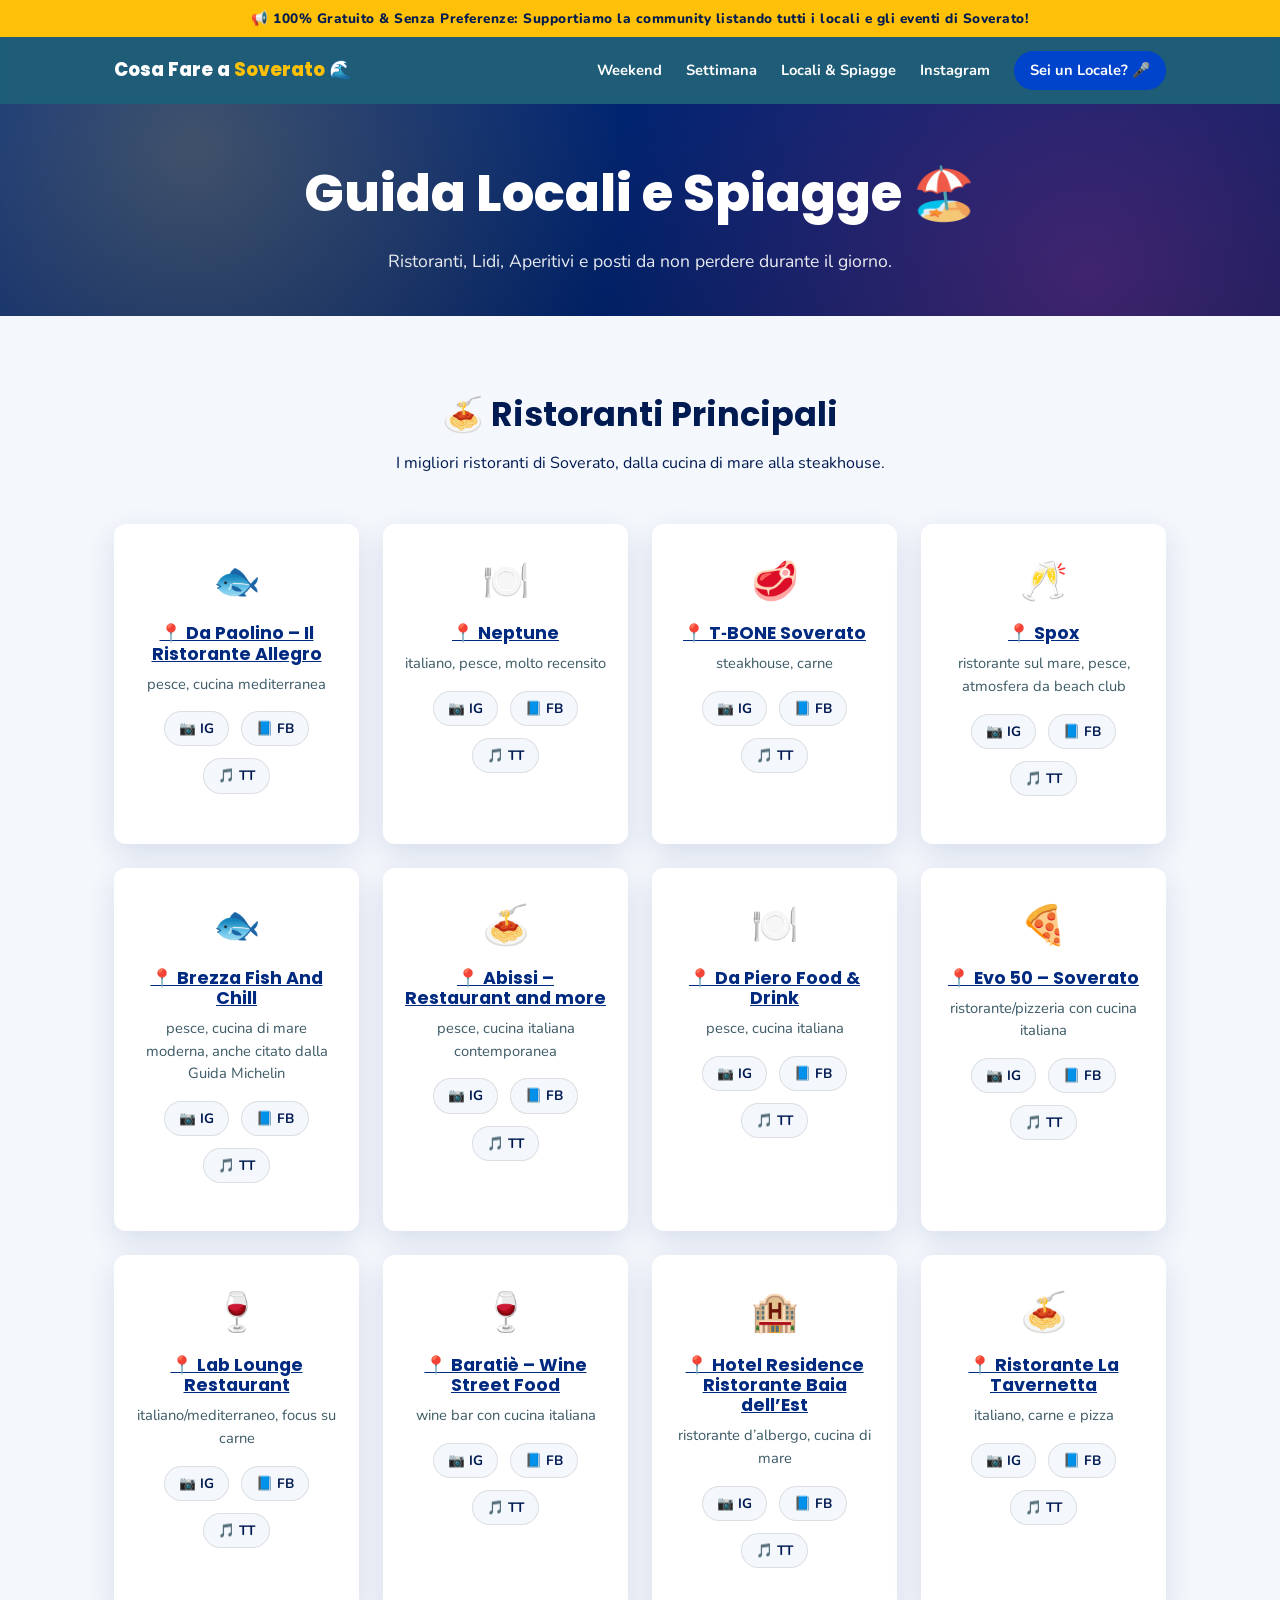
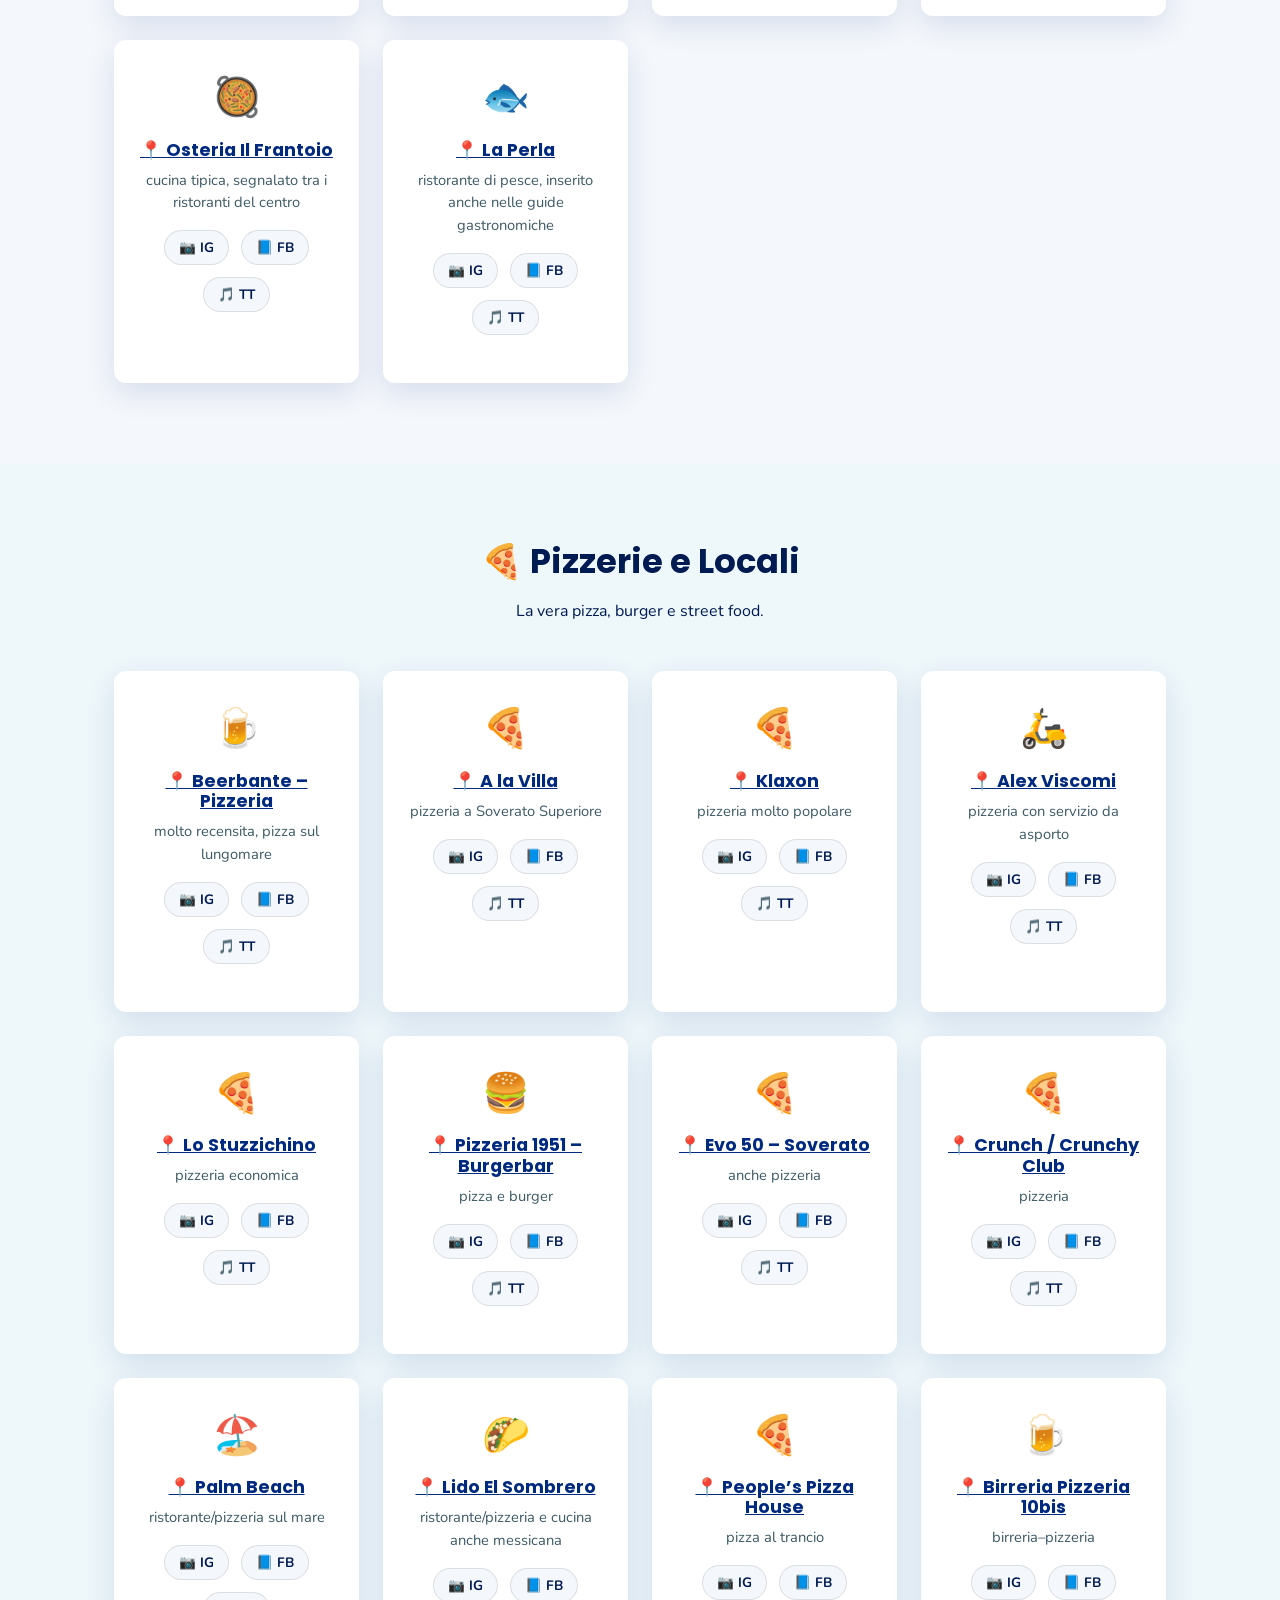
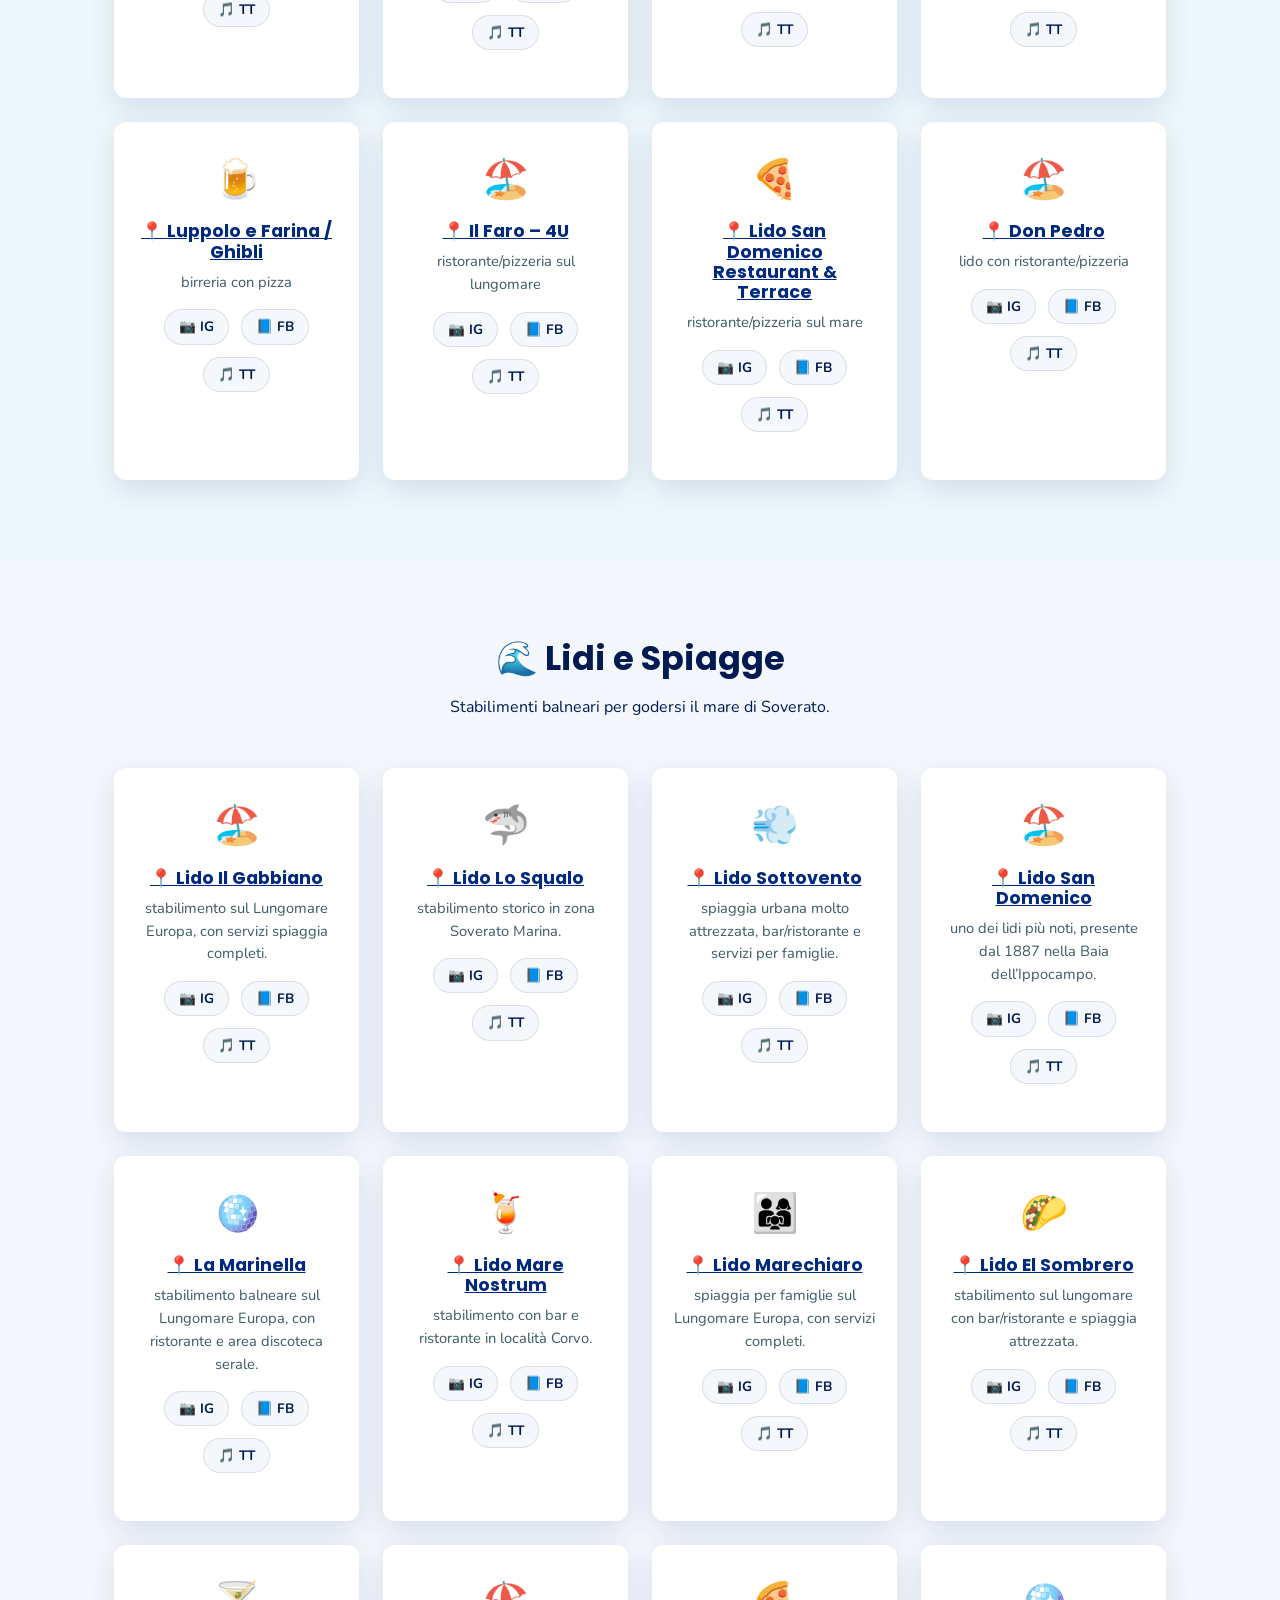
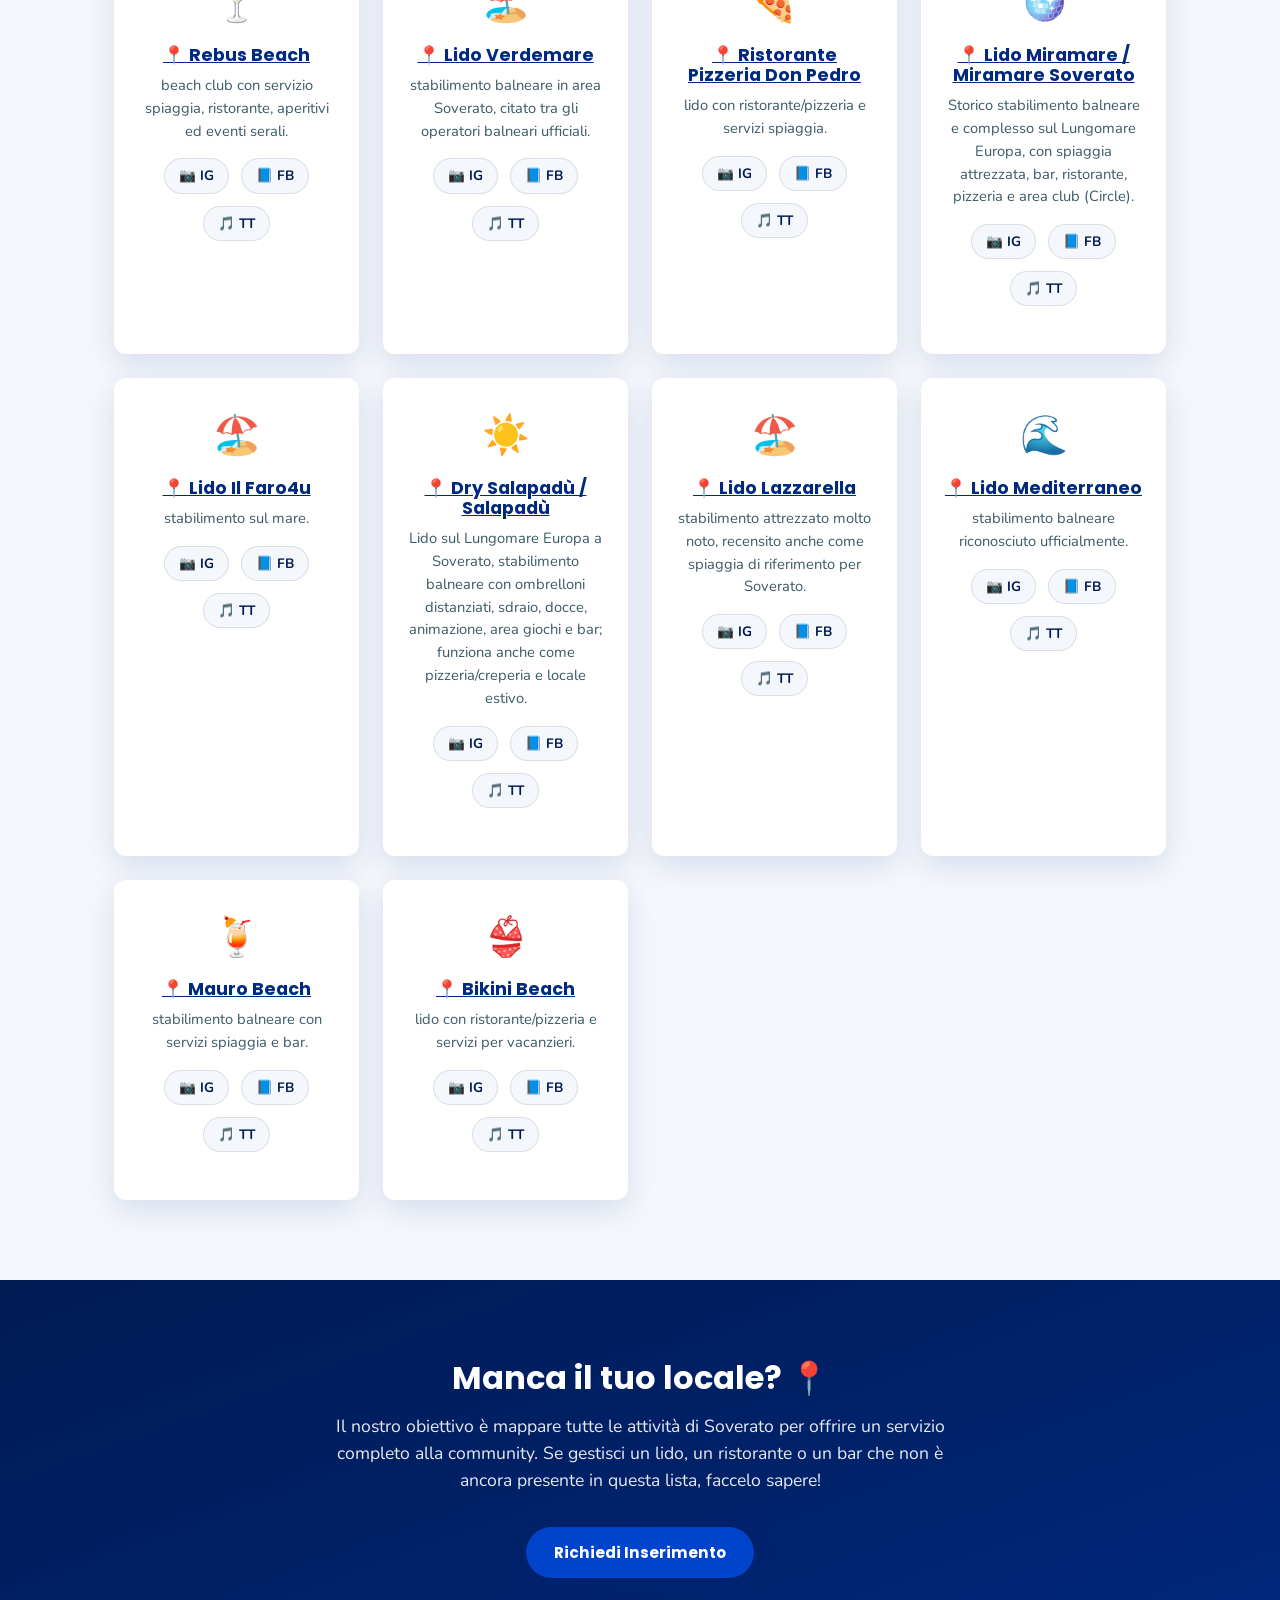
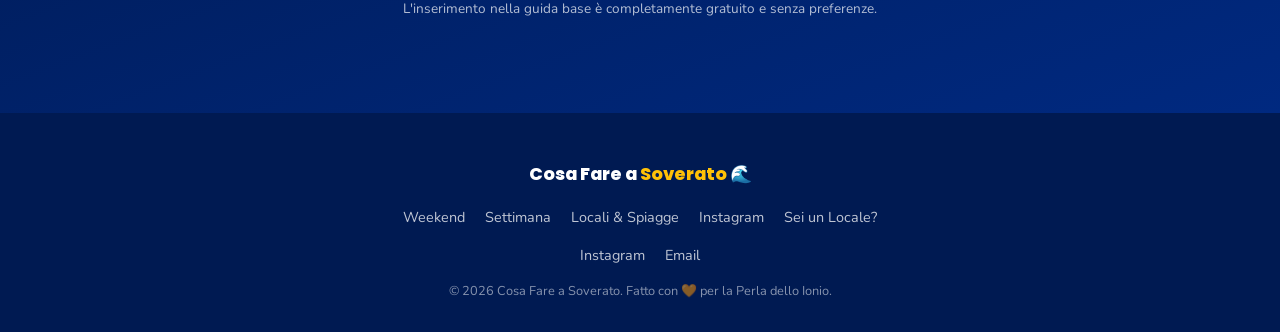
==== commit 6de404ab: "promozionenopref" ====
--- a/guida.html
+++ b/guida.html
@@ -18,7 +18,9 @@
 <link rel="stylesheet" href="css/style.css">
 </head>
 <body>
-
+<div style="background: var(--yellow); color: var(--blue-dark); text-align: center; padding: 8px 15px; font-size: 0.85rem; font-weight: 800; letter-spacing: 0.5px;">
+  📢 100% Gratuito & Senza Preferenze: Supportiamo la community listando tutti i locali e gli eventi di Soverato!
+</div>
 <!-- ============ HEADER / NAV ============ -->
 <header class="site-header">
   <div class="container nav-wrap">
@@ -560,6 +562,16 @@
   </div>
 </section>
 
+<!-- ============ SEGNALA LOCALE ============ -->
+<section class="section section-dark" id="mappa-locale">
+  <div class="container" style="text-align: center; max-width: 700px;">
+    <h2 style="font-size: 2rem; margin-bottom: 16px;">Manca il tuo locale? 📍</h2>
+    <p style="font-size: 1.1rem; opacity: 0.9; margin-bottom: 32px;">Il nostro obiettivo è mappare tutte le attività di Soverato per offrire un servizio completo alla community. Se gestisci un lido, un ristorante o un bar che non è ancora presente in questa lista, faccelo sapere!</p>
+    <a href="mailto:info@cosafareasoverato.it?subject=Richiesta Inserimento Guida" class="btn btn-primary" style="background: var(--coral);">Richiedi Inserimento</a>
+    <p style="font-size: 0.85rem; opacity: 0.7; margin-top: 20px;">L'inserimento nella guida base è completamente gratuito e senza preferenze.</p>
+  </div>
+</section>
+
 <!-- ============ FOOTER ============ -->
 <footer class="site-footer">
   <div class="container footer-inner">
